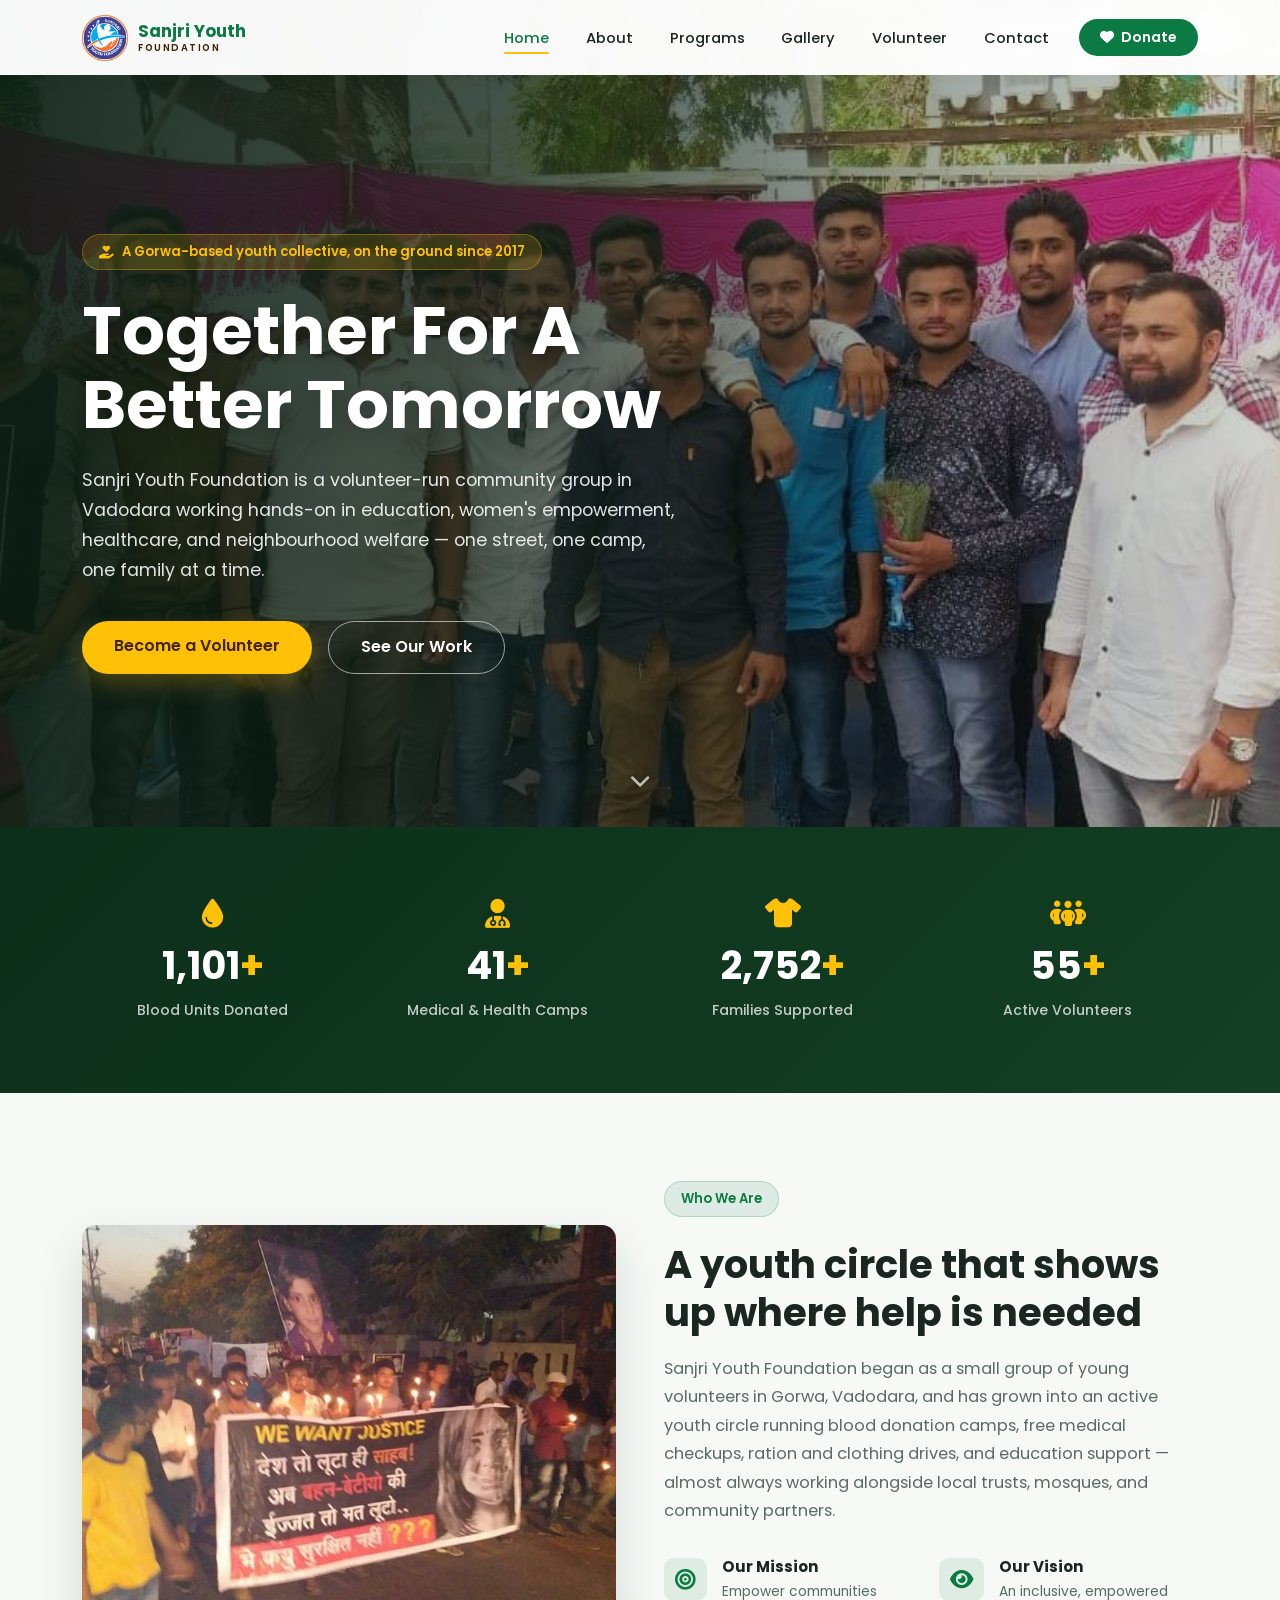
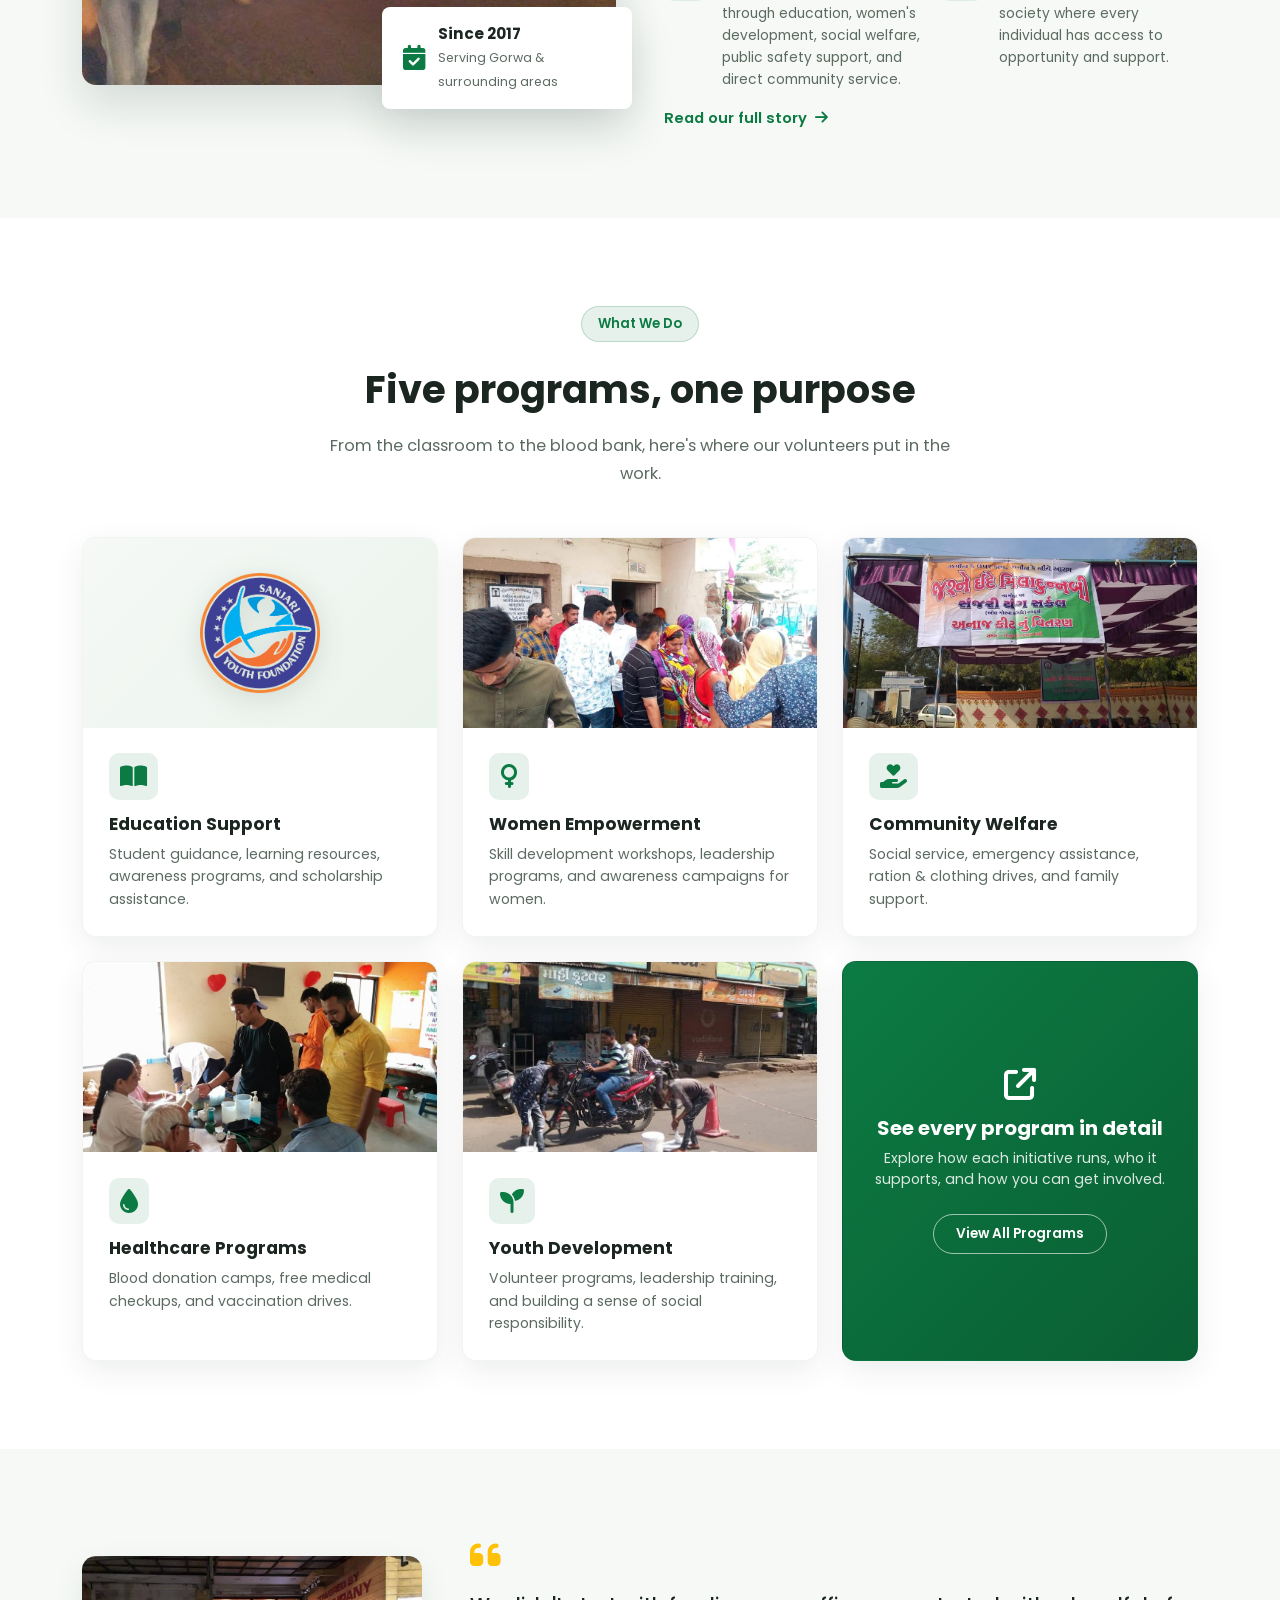
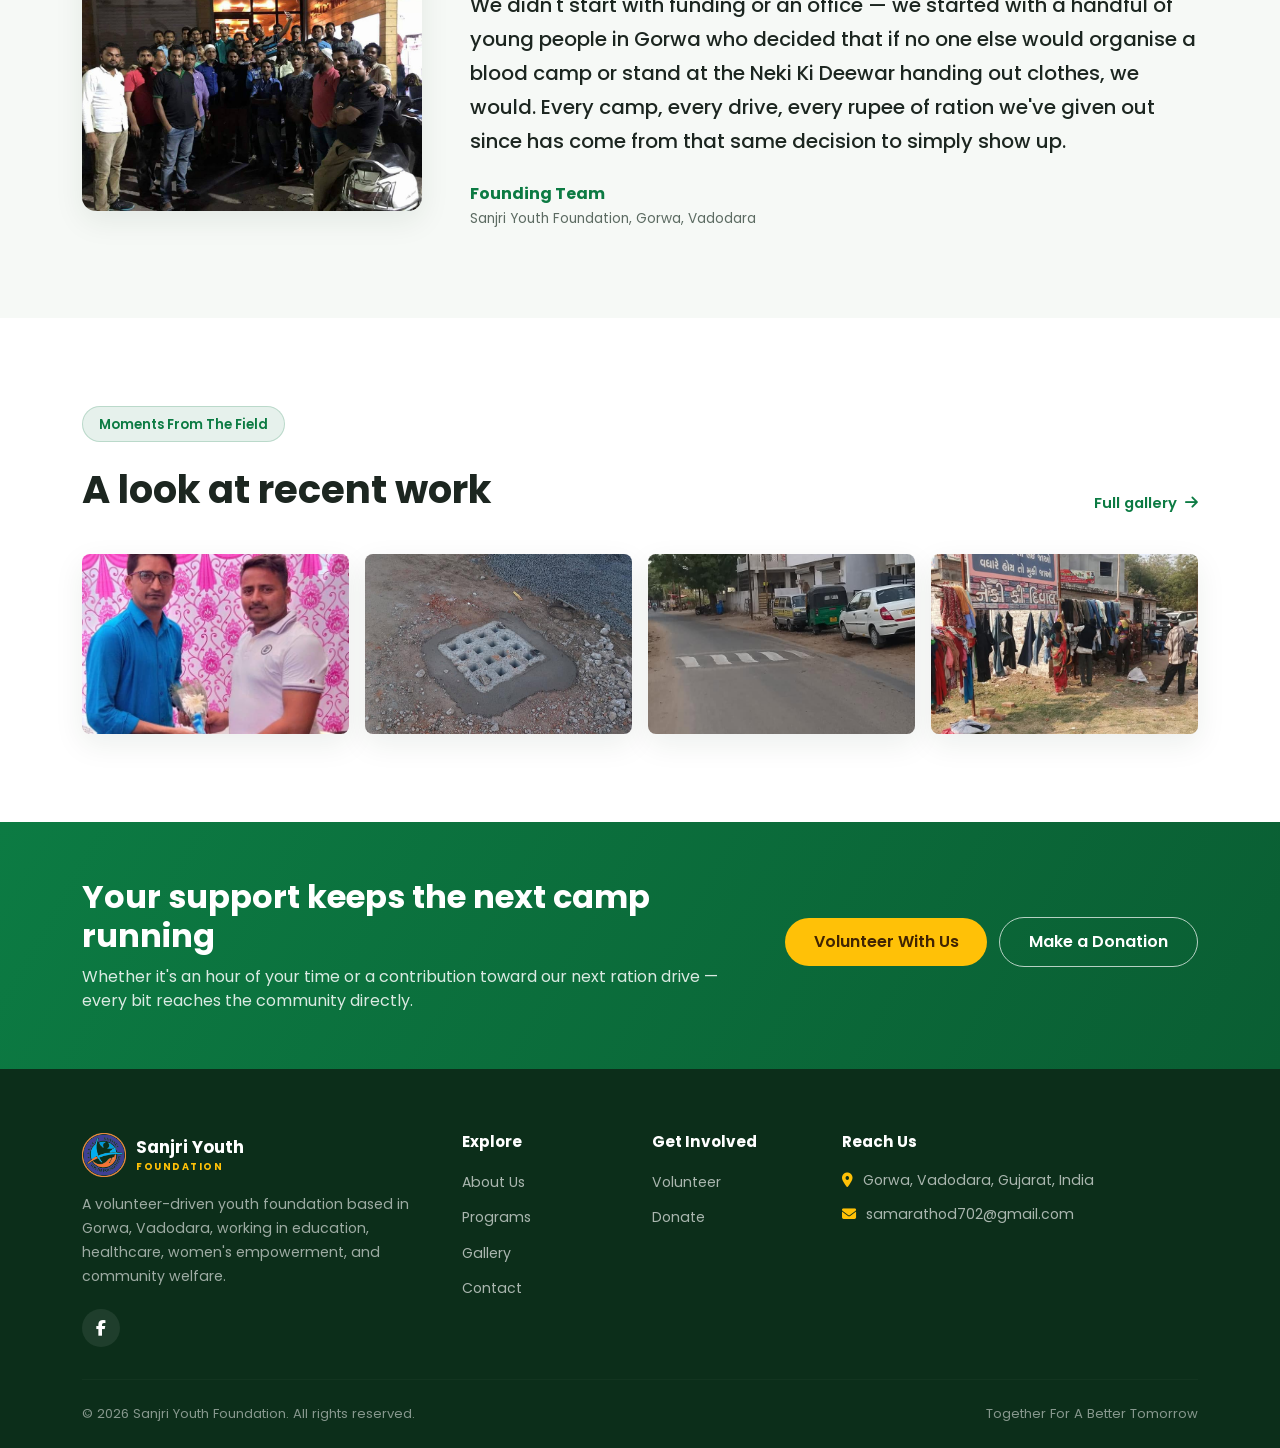
==== index.html @ cc1b140d "Add files via upload" ====
<!DOCTYPE html>
<html lang="en">
<head>
  <meta charset="UTF-8">
  <meta name="viewport" content="width=device-width, initial-scale=1.0">
  <title>Sanjri Youth Foundation | Together For A Better Tomorrow</title>
  <meta name="description" content="Sanjri Youth Foundation is a Vadodara-based youth volunteer group working on education, women's empowerment, healthcare camps, and community welfare across Gorwa.">

  <!-- Google Fonts: Poppins -->
  <link rel="preconnect" href="https://fonts.googleapis.com">
  <link rel="preconnect" href="https://fonts.gstatic.com" crossorigin>
  <link href="https://fonts.googleapis.com/css2?family=Poppins:ital,wght@0,300;0,400;0,500;0,600;0,700;0,800;1,400&display=swap" rel="stylesheet">

  <!-- Bootstrap 5 -->
  <link href="https://cdnjs.cloudflare.com/ajax/libs/bootstrap/5.3.3/css/bootstrap.min.css" rel="stylesheet">

  <!-- Font Awesome -->
  <link rel="stylesheet" href="https://cdnjs.cloudflare.com/ajax/libs/font-awesome/6.5.1/css/all.min.css">

  <!-- Custom CSS -->
  <link rel="stylesheet" href="css/style.css">
</head>
<body>

  <!-- ===== NAVBAR ===== -->
  <nav class="navbar navbar-expand-lg navbar-light fixed-top syf-navbar" id="mainNav">
    <div class="container">
      <a class="navbar-brand syf-brand" href="index.html">
        <img src="images/logo.png" alt="Sanjri Youth Foundation logo" class="syf-logo">
        <span class="syf-brand-text">
          Sanjri Youth<br><small>FOUNDATION</small>
        </span>
      </a>
      <button class="navbar-toggler" type="button" data-bs-toggle="collapse" data-bs-target="#syfNav" aria-controls="syfNav" aria-expanded="false" aria-label="Toggle navigation">
        <span class="navbar-toggler-icon"></span>
      </button>
      <div class="collapse navbar-collapse" id="syfNav">
        <ul class="navbar-nav ms-auto align-items-lg-center gap-lg-2">
          <li class="nav-item"><a class="nav-link active" href="index.html">Home</a></li>
          <li class="nav-item"><a class="nav-link" href="about.html">About</a></li>
          <li class="nav-item"><a class="nav-link" href="programs.html">Programs</a></li>
          <li class="nav-item"><a class="nav-link" href="gallery.html">Gallery</a></li>
          <li class="nav-item"><a class="nav-link" href="volunteer.html">Volunteer</a></li>
          <li class="nav-item"><a class="nav-link" href="contact.html">Contact</a></li>
          <li class="nav-item ms-lg-2">
            <a class="btn syf-btn-donate" href="donate.html"><i class="fa-solid fa-heart me-1"></i> Donate</a>
          </li>
        </ul>
      </div>
    </div>
  </nav>

  <!-- ===== HERO ===== -->
  <header class="syf-hero">
    <div class="syf-hero-bg" style="background-image: url('images/hero.jpg');"></div>
    <div class="syf-hero-overlay"></div>
    <div class="container syf-hero-content">
      <div class="row align-items-center">
        <div class="col-lg-8 syf-fade-up">
          <span class="syf-eyebrow"><i class="fa-solid fa-hand-holding-heart me-2"></i>A Gorwa-based youth collective, on the ground since 2017</span>
          <h1 class="syf-hero-title">Together For A<br>Better Tomorrow</h1>
          <p class="syf-hero-text">Sanjri Youth Foundation is a volunteer-run community group in Vadodara working hands-on in education, women's empowerment, healthcare, and neighbourhood welfare &mdash; one street, one camp, one family at a time.</p>
          <div class="syf-hero-actions">
            <a href="volunteer.html" class="btn syf-btn-primary">Become a Volunteer</a>
            <a href="programs.html" class="btn syf-btn-outline">See Our Work</a>
          </div>
        </div>
      </div>
    </div>
    <a href="#syfStats" class="syf-scroll-cue" aria-label="Scroll down">
      <i class="fa-solid fa-chevron-down"></i>
    </a>
  </header>

  <!-- ===== IMPACT COUNTERS ===== -->
  <section class="syf-stats" id="syfStats">
    <div class="container">
      <div class="row g-4 text-center">
        <div class="col-6 col-md-3">
          <div class="syf-stat-card">
            <i class="fa-solid fa-droplet syf-stat-icon"></i>
            <span class="syf-counter" data-target="1200">0</span><span class="syf-stat-suffix">+</span>
            <p class="syf-stat-label">Blood Units Donated</p>
          </div>
        </div>
        <div class="col-6 col-md-3">
          <div class="syf-stat-card">
            <i class="fa-solid fa-user-doctor syf-stat-icon"></i>
            <span class="syf-counter" data-target="45">0</span><span class="syf-stat-suffix">+</span>
            <p class="syf-stat-label">Medical &amp; Health Camps</p>
          </div>
        </div>
        <div class="col-6 col-md-3">
          <div class="syf-stat-card">
            <i class="fa-solid fa-shirt syf-stat-icon"></i>
            <span class="syf-counter" data-target="3000">0</span><span class="syf-stat-suffix">+</span>
            <p class="syf-stat-label">Families Supported</p>
          </div>
        </div>
        <div class="col-6 col-md-3">
          <div class="syf-stat-card">
            <i class="fa-solid fa-people-group syf-stat-icon"></i>
            <span class="syf-counter" data-target="60">0</span><span class="syf-stat-suffix">+</span>
            <p class="syf-stat-label">Active Volunteers</p>
          </div>
        </div>
      </div>
    </div>
  </section>

  <!-- ===== ABOUT SNAPSHOT ===== -->
  <section class="syf-section syf-about-snap">
    <div class="container">
      <div class="row align-items-center g-5">
        <div class="col-lg-6 syf-reveal">
          <div class="syf-about-img-wrap">
            <img src="images/about.jpg" alt="Sanjri Youth Foundation volunteers organising a relief distribution" class="img-fluid syf-about-img">
            <div class="syf-about-badge">
              <i class="fa-solid fa-calendar-check"></i>
              <div>
                <strong>Since 2017</strong>
                <span>Serving Gorwa &amp; surrounding areas</span>
              </div>
            </div>
          </div>
        </div>
        <div class="col-lg-6 syf-reveal">
          <span class="syf-eyebrow syf-eyebrow-dark">Who We Are</span>
          <h2 class="syf-section-title">A youth circle that shows up where help is needed</h2>
          <p class="syf-section-text">Sanjri Youth Foundation began as a small group of young volunteers in Gorwa, Vadodara, and has grown into an active youth circle running blood donation camps, free medical checkups, ration and clothing drives, and education support &mdash; almost always working alongside local trusts, mosques, and community partners.</p>
          <div class="row g-3 mt-2">
            <div class="col-sm-6">
              <div class="syf-mini-point">
                <i class="fa-solid fa-bullseye"></i>
                <div>
                  <h6>Our Mission</h6>
                  <p>Empower communities through education, women's development, social welfare, public safety support, and direct community service.</p>
                </div>
              </div>
            </div>
            <div class="col-sm-6">
              <div class="syf-mini-point">
                <i class="fa-solid fa-eye"></i>
                <div>
                  <h6>Our Vision</h6>
                  <p>An inclusive, empowered society where every individual has access to opportunity and support.</p>
                </div>
              </div>
            </div>
          </div>
          <a href="about.html" class="syf-link-arrow mt-3">Read our full story <i class="fa-solid fa-arrow-right"></i></a>
        </div>
      </div>
    </div>
  </section>

  <!-- ===== PROGRAMS PREVIEW ===== -->
  <section class="syf-section syf-programs-preview">
    <div class="container">
      <div class="text-center syf-reveal">
        <span class="syf-eyebrow syf-eyebrow-dark">What We Do</span>
        <h2 class="syf-section-title">Five programs, one purpose</h2>
        <p class="syf-section-text syf-mx-auto">From the classroom to the blood bank, here's where our volunteers put in the work.</p>
      </div>
      <div class="row g-4 mt-4">
        <div class="col-md-6 col-lg-4 syf-reveal">
          <div class="syf-program-card">
            <div class="syf-program-img syf-program-img-badge">
              <img src="images/logo.png" alt="Sanjri Youth Foundation badge" class="syf-program-badge-logo">
            </div>
            <div class="syf-program-body">
              <i class="fa-solid fa-book-open syf-program-icon"></i>
              <h5>Education Support</h5>
              <p>Student guidance, learning resources, awareness programs, and scholarship assistance.</p>
            </div>
          </div>
        </div>
        <div class="col-md-6 col-lg-4 syf-reveal">
          <div class="syf-program-card">
            <div class="syf-program-img" style="background-image:url('images/gallery3.jpg');"></div>
            <div class="syf-program-body">
              <i class="fa-solid fa-venus syf-program-icon"></i>
              <h5>Women Empowerment</h5>
              <p>Skill development workshops, leadership programs, and awareness campaigns for women.</p>
            </div>
          </div>
        </div>
        <div class="col-md-6 col-lg-4 syf-reveal">
          <div class="syf-program-card">
            <div class="syf-program-img" style="background-image:url('images/program-rations1.jpg');"></div>
            <div class="syf-program-body">
              <i class="fa-solid fa-hand-holding-heart syf-program-icon"></i>
              <h5>Community Welfare</h5>
              <p>Social service, emergency assistance, ration &amp; clothing drives, and family support.</p>
            </div>
          </div>
        </div>
        <div class="col-md-6 col-lg-4 syf-reveal">
          <div class="syf-program-card">
            <div class="syf-program-img" style="background-image:url('images/program-bloodcamp1.jpg');"></div>
            <div class="syf-program-body">
              <i class="fa-solid fa-droplet syf-program-icon"></i>
              <h5>Healthcare Programs</h5>
              <p>Blood donation camps, free medical checkups, and vaccination drives.</p>
            </div>
          </div>
        </div>
        <div class="col-md-6 col-lg-4 syf-reveal">
          <div class="syf-program-card">
            <div class="syf-program-img" style="background-image:url('images/gallery6.jpg');"></div>
            <div class="syf-program-body">
              <i class="fa-solid fa-seedling syf-program-icon"></i>
              <h5>Youth Development</h5>
              <p>Volunteer programs, leadership training, and building a sense of social responsibility.</p>
            </div>
          </div>
        </div>
        <div class="col-md-6 col-lg-4 syf-reveal">
          <div class="syf-program-card syf-program-card-cta">
            <div class="syf-program-cta-body">
              <i class="fa-solid fa-arrow-up-right-from-square mb-3" style="font-size:2rem;"></i>
              <h5>See every program in detail</h5>
              <p>Explore how each initiative runs, who it supports, and how you can get involved.</p>
              <a href="programs.html" class="btn syf-btn-light-outline mt-2">View All Programs</a>
            </div>
          </div>
        </div>
      </div>
    </div>
  </section>

  <!-- ===== FOUNDER / QUOTE ===== -->
  <section class="syf-section syf-founder">
    <div class="container">
      <div class="row align-items-center g-5">
        <div class="col-lg-4 syf-reveal">
          <img src="images/founder.jpg" alt="Founding members of Sanjri Youth Foundation" class="img-fluid syf-founder-img">
        </div>
        <div class="col-lg-8 syf-reveal">
          <i class="fa-solid fa-quote-left syf-quote-icon"></i>
          <p class="syf-quote-text">We didn't start with funding or an office &mdash; we started with a handful of young people in Gorwa who decided that if no one else would organise a blood camp or stand at the Neki Ki Deewar handing out clothes, we would. Every camp, every drive, every rupee of ration we've given out since has come from that same decision to simply show up.</p>
          <div class="syf-quote-author">
            <strong>Founding Team</strong>
            <span>Sanjri Youth Foundation, Gorwa, Vadodara</span>
          </div>
        </div>
      </div>
    </div>
  </section>

  <!-- ===== GALLERY STRIP ===== -->
  <section class="syf-section syf-gallery-strip">
    <div class="container">
      <div class="d-flex justify-content-between align-items-end flex-wrap gap-3 syf-reveal">
        <div>
          <span class="syf-eyebrow syf-eyebrow-dark">Moments From The Field</span>
          <h2 class="syf-section-title mb-0">A look at recent work</h2>
        </div>
        <a href="gallery.html" class="syf-link-arrow">Full gallery <i class="fa-solid fa-arrow-right"></i></a>
      </div>
      <div class="row g-3 mt-4">
        <div class="col-6 col-md-3 syf-reveal">
          <a href="gallery.html" class="syf-strip-item"><img src="images/gallery1.jpg" alt="Volunteers at a community service activity"></a>
        </div>
        <div class="col-6 col-md-3 syf-reveal">
          <a href="gallery.html" class="syf-strip-item"><img src="images/program-medical1.jpg" alt="Free medical checkup camp"></a>
        </div>
        <div class="col-6 col-md-3 syf-reveal">
          <a href="gallery.html" class="syf-strip-item"><img src="images/gallery5.jpg" alt="Road safety marking initiative by volunteers"></a>
        </div>
        <div class="col-6 col-md-3 syf-reveal">
          <a href="gallery.html" class="syf-strip-item"><img src="images/program-clothing1.jpg" alt="Neki Ki Deewar clothing donation point"></a>
        </div>
      </div>
    </div>
  </section>

  <!-- ===== CALL TO ACTION ===== -->
  <section class="syf-cta">
    <div class="container">
      <div class="row align-items-center g-4">
        <div class="col-lg-7 syf-reveal">
          <h2>Your support keeps the next camp running</h2>
          <p>Whether it's an hour of your time or a contribution toward our next ration drive &mdash; every bit reaches the community directly.</p>
        </div>
        <div class="col-lg-5 text-lg-end syf-reveal">
          <a href="volunteer.html" class="btn syf-btn-light me-2 mb-2">Volunteer With Us</a>
          <a href="donate.html" class="btn syf-btn-outline-light mb-2">Make a Donation</a>
        </div>
      </div>
    </div>
  </section>

  <!-- ===== FOOTER ===== -->
  <footer class="syf-footer">
    <div class="container">
      <div class="row g-4">
        <div class="col-lg-4">
          <a href="index.html" class="syf-footer-brand">
            <img src="images/logo.png" alt="Sanjri Youth Foundation logo">
            <span>Sanjri Youth<br><small>FOUNDATION</small></span>
          </a>
          <p class="syf-footer-text">A volunteer-driven youth foundation based in Gorwa, Vadodara, working in education, healthcare, women's empowerment, and community welfare.</p>
          <div class="syf-social">
            <a href="https://www.facebook.com/share/17QJpF1PeW/?mibextid=wwXIfr" target="_blank" rel="noopener" aria-label="Facebook"><i class="fa-brands fa-facebook-f"></i></a>
          </div>
        </div>
        <div class="col-lg-2 col-md-4 col-6">
          <h6 class="syf-footer-heading">Explore</h6>
          <ul class="syf-footer-links">
            <li><a href="about.html">About Us</a></li>
            <li><a href="programs.html">Programs</a></li>
            <li><a href="gallery.html">Gallery</a></li>
            <li><a href="contact.html">Contact</a></li>
          </ul>
        </div>
        <div class="col-lg-2 col-md-4 col-6">
          <h6 class="syf-footer-heading">Get Involved</h6>
          <ul class="syf-footer-links">
            <li><a href="volunteer.html">Volunteer</a></li>
            <li><a href="donate.html">Donate</a></li>
          </ul>
        </div>
        <div class="col-lg-4 col-md-4">
          <h6 class="syf-footer-heading">Reach Us</h6>
          <ul class="syf-footer-contact">
            <li><i class="fa-solid fa-location-dot"></i> Gorwa, Vadodara, Gujarat, India</li>
            <li><i class="fa-solid fa-envelope"></i>samarathod702@gmail.com</li>
          </ul>
        </div>
      </div>
      <hr class="syf-footer-divider">
      <div class="d-flex flex-column flex-sm-row justify-content-between align-items-center gap-2">
        <p class="syf-footer-copy mb-0">&copy; <span id="syfYear"></span> Sanjri Youth Foundation. All rights reserved.</p>
        <p class="syf-footer-copy mb-0">Together For A Better Tomorrow</p>
      </div>
    </div>
  </footer>

  <!-- Scroll to top -->
  <button id="syfScrollTop" class="syf-scroll-top" aria-label="Scroll to top">
    <i class="fa-solid fa-arrow-up"></i>
  </button>

  <!-- Bootstrap JS -->
  <script src="https://cdnjs.cloudflare.com/ajax/libs/bootstrap/5.3.3/js/bootstrap.bundle.min.js"></script>
  <script src="js/script.js"></script>
</body>
</html>
---- css/style.css ----
/* ===================================================
   SANJRI YOUTH FOUNDATION — MAIN STYLESHEET
   =================================================== */

:root {
  --syf-primary: #0c7b43;
  --syf-primary-dark: #0a5e33;
  --syf-secondary: #198754;
  --syf-accent: #ffc107;
  --syf-accent-dark: #412402;
  --syf-dark: #0c2e1a;
  --syf-text: #1c2620;
  --syf-text-muted: #5c6b62;
  --syf-light-bg: #f6f9f6;
  --syf-radius: 14px;
  --syf-radius-sm: 8px;
  --syf-shadow: 0 10px 30px rgba(12, 46, 26, 0.08);
  --syf-shadow-lg: 0 20px 45px rgba(12, 46, 26, 0.14);
  --syf-transition: all 0.3s ease;
}

* {
  box-sizing: border-box;
}

html {
  scroll-behavior: smooth;
}

body {
  font-family: 'Poppins', sans-serif;
  color: var(--syf-text);
  background-color: #ffffff;
  overflow-x: hidden;
}

h1, h2, h3, h4, h5, h6 {
  font-family: 'Poppins', sans-serif;
  font-weight: 600;
  color: var(--syf-text);
}

a {
  text-decoration: none;
  color: inherit;
}

/* Custom scrollbar */
::-webkit-scrollbar {
  width: 10px;
}
::-webkit-scrollbar-track {
  background: var(--syf-light-bg);
}
::-webkit-scrollbar-thumb {
  background: var(--syf-primary);
  border-radius: 10px;
}
::-webkit-scrollbar-thumb:hover {
  background: var(--syf-primary-dark);
}

/* ===================== NAVBAR ===================== */
.syf-navbar {
  background-color: rgba(255, 255, 255, 0.97);
  backdrop-filter: blur(8px);
  padding: 0.6rem 0;
  transition: var(--syf-transition);
  box-shadow: 0 2px 18px rgba(12, 46, 26, 0.06);
}

.syf-navbar.syf-scrolled {
  padding: 0.35rem 0;
  box-shadow: 0 4px 22px rgba(12, 46, 26, 0.1);
}

.syf-brand {
  display: flex;
  align-items: center;
  gap: 10px;
}

.syf-logo {
  height: 46px;
  width: 46px;
  object-fit: contain;
  transition: var(--syf-transition);
}

.syf-navbar.syf-scrolled .syf-logo {
  height: 38px;
  width: 38px;
}

.syf-brand-text {
  font-weight: 700;
  font-size: 1.05rem;
  line-height: 1.15;
  color: var(--syf-primary);
}

.syf-brand-text small {
  font-size: 0.6rem;
  font-weight: 600;
  letter-spacing: 1.5px;
  color: var(--syf-accent-dark);
  display: block;
}

.navbar-nav .nav-link {
  font-weight: 500;
  font-size: 0.92rem;
  color: var(--syf-text) !important;
  padding: 0.5rem 0.9rem !important;
  position: relative;
  transition: var(--syf-transition);
}

.navbar-nav .nav-link:hover,
.navbar-nav .nav-link.active {
  color: var(--syf-primary) !important;
}

.navbar-nav .nav-link.active::after {
  content: '';
  position: absolute;
  bottom: 0.15rem;
  left: 0.9rem;
  right: 0.9rem;
  height: 2px;
  background: var(--syf-accent);
  border-radius: 2px;
}

.syf-btn-donate {
  background: var(--syf-primary);
  color: #fff !important;
  font-weight: 600;
  font-size: 0.88rem;
  padding: 0.5rem 1.3rem;
  border-radius: 50px;
  border: none;
  transition: var(--syf-transition);
}

.syf-btn-donate:hover {
  background: var(--syf-primary-dark);
  color: #fff !important;
  transform: translateY(-2px);
  box-shadow: 0 8px 18px rgba(12, 123, 67, 0.3);
}

/* ===================== HERO ===================== */
.syf-hero {
  position: relative;
  min-height: 92vh;
  display: flex;
  align-items: center;
  overflow: hidden;
}

.syf-hero-bg {
  position: absolute;
  inset: 0;
  background-size: cover;
  background-position: center;
  transform: scale(1.05);
  animation: syfHeroZoom 20s ease-in-out infinite alternate;
}

@keyframes syfHeroZoom {
  from { transform: scale(1.05); }
  to { transform: scale(1.15); }
}

.syf-hero-overlay {
  position: absolute;
  inset: 0;
  background: linear-gradient(100deg,
    rgba(8, 28, 16, 0.92) 0%,
    rgba(8, 28, 16, 0.75) 38%,
    rgba(8, 28, 16, 0.35) 70%,
    rgba(8, 28, 16, 0.15) 100%);
}

.syf-hero-content {
  position: relative;
  z-index: 2;
  padding-top: 5rem;
}

.syf-eyebrow {
  display: inline-flex;
  align-items: center;
  background: rgba(255, 193, 7, 0.15);
  color: var(--syf-accent);
  font-size: 0.82rem;
  font-weight: 600;
  padding: 0.45rem 1rem;
  border-radius: 50px;
  margin-bottom: 1.5rem;
  border: 1px solid rgba(255, 193, 7, 0.3);
}

.syf-eyebrow-dark {
  background: rgba(12, 123, 67, 0.1);
  color: var(--syf-primary);
  border: 1px solid rgba(12, 123, 67, 0.2);
}

.syf-hero-title {
  color: #fff;
  font-size: clamp(2.4rem, 5.5vw, 4.2rem);
  font-weight: 700;
  line-height: 1.1;
  margin-bottom: 1.5rem;
  text-shadow: 0 4px 25px rgba(0,0,0,0.25);
}

.syf-hero-text {
  color: rgba(255, 255, 255, 0.88);
  font-size: 1.1rem;
  line-height: 1.7;
  max-width: 600px;
  margin-bottom: 2.2rem;
}

.syf-hero-actions {
  display: flex;
  gap: 1rem;
  flex-wrap: wrap;
}

.syf-btn-primary {
  background: var(--syf-accent);
  color: var(--syf-accent-dark);
  font-weight: 600;
  padding: 0.85rem 2rem;
  border-radius: 50px;
  border: none;
  transition: var(--syf-transition);
  box-shadow: 0 10px 25px rgba(255, 193, 7, 0.25);
}

.syf-btn-primary:hover {
  transform: translateY(-3px);
  box-shadow: 0 14px 30px rgba(255, 193, 7, 0.35);
  color: var(--syf-accent-dark);
}

.syf-btn-outline {
  background: transparent;
  color: #fff;
  font-weight: 600;
  padding: 0.85rem 2rem;
  border-radius: 50px;
  border: 1.5px solid rgba(255,255,255,0.6);
  transition: var(--syf-transition);
}

.syf-btn-outline:hover {
  background: rgba(255,255,255,0.12);
  border-color: #fff;
  color: #fff;
  transform: translateY(-3px);
}

.syf-scroll-cue {
  position: absolute;
  bottom: 2rem;
  left: 50%;
  transform: translateX(-50%);
  z-index: 2;
  color: rgba(255,255,255,0.7);
  font-size: 1.3rem;
  animation: syfBounce 2s infinite;
}

@keyframes syfBounce {
  0%, 100% { transform: translate(-50%, 0); }
  50% { transform: translate(-50%, 10px); }
}

/* ===================== STATS ===================== */
.syf-stats {
  background: linear-gradient(135deg, var(--syf-dark) 0%, #134024 100%);
  padding: 3.5rem 0;
  position: relative;
  margin-top: -1px;
}

.syf-stat-card {
  padding: 1rem;
}

.syf-stat-icon {
  font-size: 1.8rem;
  color: var(--syf-accent);
  margin-bottom: 0.6rem;
  display: block;
}

.syf-counter, .syf-stat-suffix {
  font-size: 2.4rem;
  font-weight: 700;
  color: #fff;
}

.syf-stat-suffix {
  color: var(--syf-accent);
}

.syf-stat-label {
  color: rgba(255,255,255,0.75);
  font-size: 0.88rem;
  font-weight: 500;
  margin-top: 0.3rem;
  margin-bottom: 0;
}

/* ===================== SECTIONS GENERAL ===================== */
.syf-section {
  padding: 5.5rem 0;
}

.syf-section-title {
  font-size: clamp(1.7rem, 3vw, 2.4rem);
  font-weight: 700;
  margin-bottom: 1.1rem;
  line-height: 1.25;
}

.syf-section-text {
  color: var(--syf-text-muted);
  font-size: 1.02rem;
  line-height: 1.75;
}

.syf-mx-auto {
  max-width: 620px;
  margin-left: auto;
  margin-right: auto;
}

/* ===================== ABOUT SNAPSHOT ===================== */
.syf-about-snap {
  background: var(--syf-light-bg);
}

.syf-about-img-wrap {
  position: relative;
}

.syf-about-img {
  border-radius: var(--syf-radius);
  box-shadow: var(--syf-shadow-lg);
  width: 100%;
  height: 460px;
  object-fit: cover;
}

.syf-about-badge {
  position: absolute;
  bottom: -1.5rem;
  right: -1rem;
  background: #fff;
  border-radius: var(--syf-radius-sm);
  padding: 1rem 1.3rem;
  box-shadow: var(--syf-shadow-lg);
  display: flex;
  align-items: center;
  gap: 0.8rem;
  max-width: 250px;
}

.syf-about-badge i {
  font-size: 1.6rem;
  color: var(--syf-primary);
}

.syf-about-badge strong {
  display: block;
  font-size: 0.95rem;
  color: var(--syf-text);
}

.syf-about-badge span {
  font-size: 0.78rem;
  color: var(--syf-text-muted);
}

.syf-mini-point {
  display: flex;
  gap: 0.9rem;
  align-items: flex-start;
}

.syf-mini-point i {
  font-size: 1.3rem;
  color: var(--syf-primary);
  background: rgba(12, 123, 67, 0.1);
  padding: 0.7rem;
  border-radius: 10px;
  flex-shrink: 0;
}

.syf-mini-point h6 {
  font-weight: 700;
  font-size: 0.95rem;
  margin-bottom: 0.3rem;
}

.syf-mini-point p {
  font-size: 0.86rem;
  color: var(--syf-text-muted);
  line-height: 1.6;
  margin-bottom: 0;
}

/* ===================== ABOUT PAGE: MISSION/VISION & VALUES ===================== */
.syf-mv-card {
  background: #fff;
  border-radius: var(--syf-radius);
  padding: 2.2rem;
  height: 100%;
  box-shadow: var(--syf-shadow);
  border: 1px solid rgba(12, 46, 26, 0.05);
}

.syf-mv-icon {
  font-size: 1.8rem;
  color: var(--syf-primary);
  background: rgba(12, 123, 67, 0.1);
  padding: 0.9rem;
  border-radius: 12px;
  margin-bottom: 1.2rem;
  display: inline-block;
}

.syf-mv-card h3 {
  font-weight: 700;
  font-size: 1.3rem;
  margin-bottom: 0.8rem;
}

.syf-mv-card p {
  color: var(--syf-text-muted);
  font-size: 0.95rem;
  line-height: 1.75;
  margin-bottom: 0;
}

.syf-value-card {
  background: #fff;
  border-radius: var(--syf-radius);
  padding: 1.8rem 1.5rem;
  height: 100%;
  text-align: center;
  border: 1px solid rgba(12, 46, 26, 0.06);
  transition: var(--syf-transition);
}

.syf-value-card:hover {
  transform: translateY(-6px);
  box-shadow: var(--syf-shadow);
  border-color: transparent;
}

.syf-value-card i {
  font-size: 1.6rem;
  color: var(--syf-primary);
  background: rgba(255, 193, 7, 0.15);
  width: 60px;
  height: 60px;
  border-radius: 50%;
  display: flex;
  align-items: center;
  justify-content: center;
  margin: 0 auto 1.1rem;
}

.syf-value-card h6 {
  font-weight: 700;
  font-size: 0.98rem;
  margin-bottom: 0.6rem;
}

.syf-value-card p {
  font-size: 0.85rem;
  color: var(--syf-text-muted);
  line-height: 1.65;
  margin-bottom: 0;
}

.syf-team-img {
  border-radius: var(--syf-radius);
  box-shadow: var(--syf-shadow-lg);
  width: 100%;
  height: 420px;
  object-fit: cover;
}

/* ===================== PROGRAMS PAGE ===================== */
.syf-program-tag {
  display: inline-flex;
  align-items: center;
  gap: 0.5rem;
  background: rgba(255, 193, 7, 0.15);
  color: var(--syf-accent-dark);
  font-weight: 600;
  font-size: 0.85rem;
  padding: 0.45rem 1.1rem;
  border-radius: 50px;
  margin-bottom: 1.2rem;
}

.syf-program-tag i {
  color: var(--syf-primary);
}

.syf-program-detail-img {
  border-radius: var(--syf-radius);
  box-shadow: var(--syf-shadow-lg);
  width: 100%;
  height: 420px;
  object-fit: cover;
}

.syf-program-detail-badge {
  background: linear-gradient(135deg, var(--syf-light-bg) 0%, #eaf3ec 100%);
  border-radius: var(--syf-radius);
  display: flex;
  align-items: center;
  justify-content: center;
  height: 420px;
  box-shadow: var(--syf-shadow);
}

.syf-program-detail-badge img {
  height: 220px;
  width: 220px;
  object-fit: contain;
  filter: drop-shadow(0 10px 20px rgba(12, 46, 26, 0.15));
}

.syf-program-list {
  list-style: none;
  padding: 0;
  margin: 1.6rem 0 0;
}

.syf-program-list li {
  display: flex;
  align-items: flex-start;
  gap: 0.7rem;
  font-size: 0.95rem;
  color: var(--syf-text);
  margin-bottom: 0.8rem;
  line-height: 1.5;
}

.syf-program-list i {
  color: var(--syf-primary);
  background: rgba(12, 123, 67, 0.1);
  width: 22px;
  height: 22px;
  border-radius: 50%;
  display: flex;
  align-items: center;
  justify-content: center;
  font-size: 0.7rem;
  flex-shrink: 0;
  margin-top: 0.15rem;
}

.syf-program-thumb {
  border-radius: var(--syf-radius-sm);
  width: 100%;
  height: 140px;
  object-fit: cover;
  box-shadow: var(--syf-shadow);
  transition: var(--syf-transition);
}

.syf-program-thumb:hover {
  transform: translateY(-5px);
  box-shadow: var(--syf-shadow-lg);
}

/* ===================== GALLERY PAGE ===================== */
.syf-gallery-section {
  padding-top: 3.5rem;
}

.syf-filter-bar {
  display: flex;
  flex-wrap: wrap;
  justify-content: center;
  gap: 0.6rem;
  margin-bottom: 2.5rem;
}

.syf-filter-btn {
  background: #fff;
  border: 1.5px solid rgba(12, 46, 26, 0.12);
  color: var(--syf-text-muted);
  font-weight: 600;
  font-size: 0.86rem;
  padding: 0.55rem 1.3rem;
  border-radius: 50px;
  transition: var(--syf-transition);
  cursor: pointer;
}

.syf-filter-btn:hover {
  border-color: var(--syf-primary);
  color: var(--syf-primary);
}

.syf-filter-btn.active {
  background: var(--syf-primary);
  border-color: var(--syf-primary);
  color: #fff;
}

.syf-gallery-item {
  transition: var(--syf-transition);
}

.syf-gallery-link {
  display: block;
  position: relative;
  border-radius: var(--syf-radius-sm);
  overflow: hidden;
  box-shadow: var(--syf-shadow);
  cursor: pointer;
}

.syf-gallery-img {
  width: 100%;
  height: 220px;
  object-fit: cover;
  display: block;
  transition: var(--syf-transition);
}

.syf-gallery-link:hover .syf-gallery-img {
  transform: scale(1.08);
}

.syf-gallery-link::after {
  content: '\f00e';
  font-family: 'Font Awesome 6 Free';
  font-weight: 900;
  position: absolute;
  inset: 0;
  display: flex;
  align-items: center;
  justify-content: center;
  background: rgba(12, 46, 26, 0);
  color: transparent;
  font-size: 1.3rem;
  transition: var(--syf-transition);
}

.syf-gallery-link:hover::after {
  background: rgba(12, 46, 26, 0.45);
  color: #fff;
}

.syf-no-results {
  color: var(--syf-text-muted);
}

/* ===================== LIGHTBOX ===================== */
.syf-lightbox {
  position: fixed;
  inset: 0;
  background: rgba(8, 20, 12, 0.94);
  z-index: 1100;
  display: flex;
  align-items: center;
  justify-content: center;
  opacity: 0;
  visibility: hidden;
  transition: opacity 0.3s ease, visibility 0.3s ease;
  padding: 2rem;
}

.syf-lightbox.syf-lightbox-open {
  opacity: 1;
  visibility: visible;
}

.syf-lightbox-content {
  max-width: 900px;
  max-height: 85vh;
  text-align: center;
}

.syf-lightbox-content img {
  max-width: 100%;
  max-height: 75vh;
  object-fit: contain;
  border-radius: var(--syf-radius-sm);
  box-shadow: 0 20px 60px rgba(0,0,0,0.5);
}

.syf-lightbox-content p {
  color: rgba(255,255,255,0.85);
  font-size: 0.95rem;
  margin-top: 1rem;
}

.syf-lightbox-close {
  position: absolute;
  top: 1.5rem;
  right: 1.5rem;
  background: rgba(255,255,255,0.1);
  border: none;
  color: #fff;
  width: 44px;
  height: 44px;
  border-radius: 50%;
  font-size: 1.1rem;
  cursor: pointer;
  transition: var(--syf-transition);
}

.syf-lightbox-close:hover {
  background: var(--syf-accent);
  color: var(--syf-accent-dark);
}

.syf-lightbox-nav {
  position: absolute;
  top: 50%;
  transform: translateY(-50%);
  background: rgba(255,255,255,0.1);
  border: none;
  color: #fff;
  width: 50px;
  height: 50px;
  border-radius: 50%;
  font-size: 1.2rem;
  cursor: pointer;
  transition: var(--syf-transition);
}

.syf-lightbox-nav:hover {
  background: var(--syf-accent);
  color: var(--syf-accent-dark);
}

.syf-lightbox-prev {
  left: 1.5rem;
}

.syf-lightbox-next {
  right: 1.5rem;
}

@media (max-width: 575.98px) {
  .syf-gallery-img {
    height: 150px;
  }
  .syf-lightbox-nav {
    width: 40px;
    height: 40px;
    font-size: 1rem;
  }
  .syf-lightbox-prev { left: 0.5rem; }
  .syf-lightbox-next { right: 0.5rem; }
  .syf-lightbox-close {
    top: 0.8rem;
    right: 0.8rem;
    width: 38px;
    height: 38px;
  }
}

/* ===================== STEP CARDS (Volunteer "How It Works") ===================== */
.syf-step-card {
  background: #fff;
  border-radius: var(--syf-radius);
  padding: 2rem 1.6rem;
  height: 100%;
  text-align: center;
  box-shadow: var(--syf-shadow);
  position: relative;
}

.syf-step-num {
  display: inline-flex;
  align-items: center;
  justify-content: center;
  width: 52px;
  height: 52px;
  border-radius: 50%;
  background: var(--syf-primary);
  color: #fff;
  font-weight: 700;
  font-size: 1.05rem;
  margin-bottom: 1.2rem;
}

.syf-step-card h6 {
  font-weight: 700;
  font-size: 1.02rem;
  margin-bottom: 0.6rem;
}

.syf-step-card p {
  font-size: 0.88rem;
  color: var(--syf-text-muted);
  line-height: 1.6;
  margin-bottom: 0;
}

/* ===================== FORMS (shared: volunteer, donate, contact) ===================== */
.syf-form-card {
  background: #fff;
  border-radius: var(--syf-radius);
  padding: 2.8rem;
  box-shadow: var(--syf-shadow-lg);
  border: 1px solid rgba(12, 46, 26, 0.05);
}

.syf-form-label {
  font-weight: 600;
  font-size: 0.9rem;
  color: var(--syf-text);
  margin-bottom: 0.5rem;
  display: block;
}

.syf-form-label span {
  color: #d9534f;
}

.syf-form-control {
  border: 1.5px solid rgba(12, 46, 26, 0.12);
  border-radius: 10px;
  padding: 0.7rem 1rem;
  font-size: 0.92rem;
  font-family: 'Poppins', sans-serif;
  transition: var(--syf-transition);
}

.syf-form-control:focus {
  border-color: var(--syf-primary);
  box-shadow: 0 0 0 3px rgba(12, 123, 67, 0.12);
  outline: none;
}

.syf-form-feedback {
  display: none;
  font-size: 0.8rem;
  color: #d9534f;
  margin-top: 0.4rem;
}

.syf-form-validated .syf-form-control:invalid ~ .syf-form-feedback {
  display: block;
}

.syf-form-validated .syf-form-control:invalid {
  border-color: #d9534f;
}

.syf-form-validated .syf-form-control:valid {
  border-color: var(--syf-secondary);
}

.syf-form-check {
  display: flex;
  align-items: flex-start;
  gap: 0.6rem;
  flex-wrap: wrap;
  background: var(--syf-light-bg);
  padding: 1rem 1.2rem;
  border-radius: 10px;
}

.syf-form-check .form-check-input {
  margin-top: 0.25rem;
  flex-shrink: 0;
}

.syf-form-check label {
  font-size: 0.86rem;
  color: var(--syf-text-muted);
  line-height: 1.5;
}

.syf-form-check label span {
  color: #d9534f;
}

.syf-form-validated .syf-form-check .form-check-input:invalid ~ .syf-form-feedback {
  display: block;
}

.syf-btn-form {
  padding: 0.9rem 2.6rem;
  font-size: 1rem;
}

.syf-alert-success {
  display: none;
  align-items: flex-start;
  gap: 0.9rem;
  background: rgba(25, 135, 84, 0.1);
  border: 1.5px solid rgba(25, 135, 84, 0.3);
  border-radius: 12px;
  padding: 1.1rem 1.3rem;
  margin-bottom: 1.8rem;
  position: relative;
}

.syf-alert-success.syf-alert-visible {
  display: flex;
}

.syf-alert-success i {
  color: var(--syf-secondary);
  font-size: 1.4rem;
  margin-top: 0.1rem;
}

.syf-alert-success strong {
  display: block;
  color: var(--syf-primary-dark);
  font-size: 0.95rem;
  margin-bottom: 0.2rem;
}

.syf-alert-success span {
  font-size: 0.85rem;
  color: var(--syf-text-muted);
}

.syf-alert-close {
  position: absolute;
  top: 0.8rem;
  right: 0.9rem;
  background: none;
  border: none;
  color: var(--syf-text-muted);
  font-size: 0.9rem;
  cursor: pointer;
}

@media (max-width: 575.98px) {
  .syf-form-card {
    padding: 1.8rem 1.3rem;
  }
}

/* ===================== DONATE PAGE ===================== */
.syf-donate-use-card {
  background: #fff;
  border-radius: var(--syf-radius);
  padding: 1.8rem 1.5rem;
  height: 100%;
  text-align: center;
  box-shadow: var(--syf-shadow);
  transition: var(--syf-transition);
}

.syf-donate-use-card:hover {
  transform: translateY(-6px);
  box-shadow: var(--syf-shadow-lg);
}

.syf-donate-use-card i {
  font-size: 1.6rem;
  color: var(--syf-primary);
  background: rgba(12, 123, 67, 0.1);
  width: 60px;
  height: 60px;
  border-radius: 50%;
  display: flex;
  align-items: center;
  justify-content: center;
  margin: 0 auto 1.1rem;
}

.syf-donate-use-card h6 {
  font-weight: 700;
  font-size: 0.98rem;
  margin-bottom: 0.6rem;
}

.syf-donate-use-card p {
  font-size: 0.85rem;
  color: var(--syf-text-muted);
  line-height: 1.65;
  margin-bottom: 0;
}

.syf-amount-grid {
  display: grid;
  grid-template-columns: repeat(4, 1fr);
  gap: 0.7rem;
}

.syf-amount-btn {
  background: var(--syf-light-bg);
  border: 1.5px solid rgba(12, 46, 26, 0.1);
  color: var(--syf-text);
  font-weight: 700;
  font-size: 1rem;
  padding: 0.8rem 0.5rem;
  border-radius: 10px;
  cursor: pointer;
  transition: var(--syf-transition);
}

.syf-amount-btn:hover {
  border-color: var(--syf-primary);
  color: var(--syf-primary);
}

.syf-amount-btn.active {
  background: var(--syf-primary);
  border-color: var(--syf-primary);
  color: #fff;
}

.syf-form-note {
  font-size: 0.8rem;
  color: var(--syf-text-muted);
  margin-top: 1rem;
  margin-bottom: 0;
  line-height: 1.6;
}

@media (max-width: 575.98px) {
  .syf-amount-grid {
    grid-template-columns: repeat(2, 1fr);
  }
}

/* ===================== CONTACT PAGE ===================== */
.syf-contact-card {
  display: flex;
  gap: 1.1rem;
  align-items: flex-start;
  margin-bottom: 1.5rem;
}

.syf-contact-card i {
  font-size: 1.3rem;
  color: var(--syf-primary);
  background: rgba(12, 123, 67, 0.1);
  width: 52px;
  height: 52px;
  border-radius: 12px;
  display: flex;
  align-items: center;
  justify-content: center;
  flex-shrink: 0;
}

.syf-contact-card h6 {
  font-weight: 700;
  font-size: 0.98rem;
  margin-bottom: 0.4rem;
}

.syf-contact-card p {
  font-size: 0.88rem;
  color: var(--syf-text-muted);
  line-height: 1.6;
  margin-bottom: 0;
}

.syf-contact-social {
  display: flex;
  align-items: center;
  gap: 1rem;
  margin-top: 1.5rem;
}

.syf-contact-social span {
  font-size: 0.88rem;
  font-weight: 600;
  color: var(--syf-text);
}

.syf-contact-social .syf-social a {
  background: rgba(12, 123, 67, 0.1);
  color: var(--syf-primary);
}

.syf-contact-social .syf-social a:hover {
  background: var(--syf-accent);
  color: var(--syf-accent-dark);
}

.syf-map-section {
  width: 100%;
  height: 420px;
  line-height: 0;
}

@media (max-width: 767.98px) {
  .syf-map-section {
    height: 320px;
  }
}




.syf-link-arrow {
  display: inline-flex;
  align-items: center;
  gap: 0.5rem;
  color: var(--syf-primary);
  font-weight: 600;
  font-size: 0.92rem;
  transition: var(--syf-transition);
}

.syf-link-arrow i {
  transition: var(--syf-transition);
}

.syf-link-arrow:hover {
  color: var(--syf-primary-dark);
  gap: 0.8rem;
}

.syf-link-arrow:hover i {
  transform: translateX(3px);
}

/* ===================== PROGRAMS PREVIEW ===================== */
.syf-program-card {
  background: #fff;
  border-radius: var(--syf-radius);
  overflow: hidden;
  box-shadow: var(--syf-shadow);
  transition: var(--syf-transition);
  height: 100%;
  border: 1px solid rgba(12, 46, 26, 0.05);
}

.syf-program-card:hover {
  transform: translateY(-8px);
  box-shadow: var(--syf-shadow-lg);
}

.syf-program-img {
  height: 190px;
  background-size: cover;
  background-position: center;
  transition: var(--syf-transition);
}

.syf-program-img-badge {
  background: linear-gradient(135deg, var(--syf-light-bg) 0%, #eaf3ec 100%);
  display: flex;
  align-items: center;
  justify-content: center;
}

.syf-program-badge-logo {
  height: 120px;
  width: 120px;
  object-fit: contain;
  filter: drop-shadow(0 6px 14px rgba(12, 46, 26, 0.15));
  transition: var(--syf-transition);
}

.syf-program-card:hover .syf-program-badge-logo {
  transform: scale(1.08);
}

.syf-program-card:hover .syf-program-img {
  transform: scale(1.04);
}

.syf-program-body {
  padding: 1.6rem;
}

.syf-program-icon {
  font-size: 1.5rem;
  color: var(--syf-primary);
  background: rgba(12, 123, 67, 0.1);
  padding: 0.7rem;
  border-radius: 10px;
  margin-bottom: 0.9rem;
  display: inline-block;
}

.syf-program-body h5 {
  font-weight: 700;
  margin-bottom: 0.5rem;
  font-size: 1.08rem;
}

.syf-program-body p {
  color: var(--syf-text-muted);
  font-size: 0.88rem;
  line-height: 1.6;
  margin-bottom: 0;
}

.syf-program-card-cta {
  background: linear-gradient(135deg, var(--syf-primary) 0%, var(--syf-primary-dark) 100%);
  display: flex;
  align-items: center;
  justify-content: center;
  text-align: center;
  color: #fff;
}

.syf-program-cta-body {
  padding: 2rem;
}

.syf-program-cta-body h5 {
  color: #fff;
  font-weight: 700;
}

.syf-program-cta-body p {
  color: rgba(255,255,255,0.85);
  font-size: 0.88rem;
}

.syf-btn-light-outline {
  border: 1.5px solid rgba(255,255,255,0.6);
  color: #fff;
  font-weight: 600;
  font-size: 0.85rem;
  padding: 0.55rem 1.4rem;
  border-radius: 50px;
  transition: var(--syf-transition);
}

.syf-btn-light-outline:hover {
  background: #fff;
  color: var(--syf-primary);
}

/* ===================== FOUNDER / QUOTE ===================== */
.syf-founder {
  background: var(--syf-light-bg);
}

.syf-founder-img {
  border-radius: var(--syf-radius);
  box-shadow: var(--syf-shadow);
  width: 100%;
  object-fit: cover;
}

.syf-quote-icon {
  font-size: 2.2rem;
  color: var(--syf-accent);
  margin-bottom: 1rem;
  display: block;
}

.syf-quote-text {
  font-size: 1.25rem;
  line-height: 1.7;
  color: var(--syf-text);
  font-weight: 500;
  margin-bottom: 1.5rem;
}

.syf-quote-author strong {
  display: block;
  color: var(--syf-primary);
  font-size: 1rem;
}

.syf-quote-author span {
  font-size: 0.85rem;
  color: var(--syf-text-muted);
}

/* ===================== GALLERY STRIP ===================== */
.syf-strip-item {
  display: block;
  border-radius: var(--syf-radius-sm);
  overflow: hidden;
  height: 180px;
  position: relative;
  box-shadow: var(--syf-shadow);
}

.syf-strip-item img {
  width: 100%;
  height: 100%;
  object-fit: cover;
  transition: var(--syf-transition);
}

.syf-strip-item:hover img {
  transform: scale(1.08);
}

.syf-strip-item::after {
  content: '\f00e';
  font-family: 'Font Awesome 6 Free';
  font-weight: 900;
  position: absolute;
  inset: 0;
  display: flex;
  align-items: center;
  justify-content: center;
  background: rgba(12, 46, 26, 0);
  color: transparent;
  font-size: 1.4rem;
  transition: var(--syf-transition);
}

.syf-strip-item:hover::after {
  background: rgba(12, 46, 26, 0.45);
  color: #fff;
}

/* ===================== CTA ===================== */
.syf-cta {
  background: linear-gradient(120deg, var(--syf-primary) 0%, var(--syf-primary-dark) 100%);
  padding: 3.5rem 0;
}

.syf-cta h2 {
  color: #fff;
  font-size: clamp(1.5rem, 2.6vw, 2rem);
  font-weight: 700;
  margin-bottom: 0.6rem;
}

.syf-cta p {
  color: rgba(255,255,255,0.85);
  margin-bottom: 0;
}

.syf-btn-light {
  background: var(--syf-accent);
  color: var(--syf-accent-dark);
  font-weight: 600;
  padding: 0.75rem 1.8rem;
  border-radius: 50px;
  border: none;
  transition: var(--syf-transition);
  display: inline-block;
}

.syf-btn-light:hover {
  transform: translateY(-3px);
  box-shadow: 0 10px 22px rgba(0,0,0,0.2);
  color: var(--syf-accent-dark);
}

.syf-btn-outline-light {
  border: 1.5px solid rgba(255,255,255,0.7);
  color: #fff;
  font-weight: 600;
  padding: 0.75rem 1.8rem;
  border-radius: 50px;
  transition: var(--syf-transition);
  display: inline-block;
}

.syf-btn-outline-light:hover {
  background: #fff;
  color: var(--syf-primary);
}

/* ===================== FOOTER ===================== */
.syf-footer {
  background: var(--syf-dark);
  color: rgba(255,255,255,0.7);
  padding: 4rem 0 1.5rem;
}

.syf-footer-brand {
  display: flex;
  align-items: center;
  gap: 10px;
  margin-bottom: 1rem;
  font-weight: 700;
  color: #fff;
  font-size: 1.05rem;
}

.syf-footer-brand img {
  height: 44px;
  width: 44px;
  object-fit: contain;
}

.syf-footer-brand small {
  font-size: 0.6rem;
  letter-spacing: 1.5px;
  color: var(--syf-accent);
  display: block;
}

.syf-footer-text {
  font-size: 0.88rem;
  line-height: 1.7;
  margin-bottom: 1.3rem;
  color: rgba(255,255,255,0.6);
}

.syf-social {
  display: flex;
  gap: 0.7rem;
}

.syf-social a {
  width: 38px;
  height: 38px;
  border-radius: 50%;
  background: rgba(255,255,255,0.08);
  display: flex;
  align-items: center;
  justify-content: center;
  color: #fff;
  transition: var(--syf-transition);
}

.syf-social a:hover {
  background: var(--syf-accent);
  color: var(--syf-accent-dark);
  transform: translateY(-3px);
}

.syf-footer-heading {
  color: #fff;
  font-weight: 700;
  font-size: 0.95rem;
  margin-bottom: 1.2rem;
}

.syf-footer-links {
  list-style: none;
  padding: 0;
  margin: 0;
}

.syf-footer-links li {
  margin-bottom: 0.7rem;
}

.syf-footer-links a {
  font-size: 0.88rem;
  color: rgba(255,255,255,0.65);
  transition: var(--syf-transition);
}

.syf-footer-links a:hover {
  color: var(--syf-accent);
  padding-left: 4px;
}

.syf-footer-contact {
  list-style: none;
  padding: 0;
  margin: 0;
}

.syf-footer-contact li {
  font-size: 0.88rem;
  color: rgba(255,255,255,0.65);
  margin-bottom: 0.8rem;
  display: flex;
  align-items: flex-start;
  gap: 0.6rem;
  line-height: 1.5;
}

.syf-footer-contact i {
  color: var(--syf-accent);
  margin-top: 0.2rem;
}

.syf-footer-divider {
  border-color: rgba(255,255,255,0.1);
  margin: 2rem 0 1.5rem;
}

.syf-footer-copy {
  font-size: 0.82rem;
  color: rgba(255,255,255,0.5);
}

/* ===================== SCROLL TO TOP ===================== */
.syf-scroll-top {
  position: fixed;
  bottom: 2rem;
  right: 2rem;
  width: 48px;
  height: 48px;
  border-radius: 50%;
  background: var(--syf-primary);
  color: #fff;
  border: none;
  font-size: 1.1rem;
  display: flex;
  align-items: center;
  justify-content: center;
  cursor: pointer;
  box-shadow: var(--syf-shadow-lg);
  opacity: 0;
  visibility: hidden;
  transform: translateY(15px);
  transition: var(--syf-transition);
  z-index: 999;
}

.syf-scroll-top.syf-visible {
  opacity: 1;
  visibility: visible;
  transform: translateY(0);
}

.syf-scroll-top:hover {
  background: var(--syf-primary-dark);
  transform: translateY(-4px);
}

/* ===================== SCROLL REVEAL ANIMATIONS ===================== */
.syf-reveal {
  opacity: 0;
  transform: translateY(30px);
  transition: opacity 0.7s ease, transform 0.7s ease;
}

.syf-reveal.syf-visible {
  opacity: 1;
  transform: translateY(0);
}

.syf-fade-up {
  animation: syfFadeUp 1s ease forwards;
}

@keyframes syfFadeUp {
  from { opacity: 0; transform: translateY(40px); }
  to { opacity: 1; transform: translateY(0); }
}

/* ===================== PAGE HEADER (for inner pages) ===================== */
.syf-page-header {
  background: linear-gradient(120deg, var(--syf-dark) 0%, #134024 100%);
  padding: 9rem 0 4rem;
  text-align: center;
  position: relative;
  overflow: hidden;
}

.syf-page-header h1 {
  color: #fff;
  font-size: clamp(2rem, 4vw, 3rem);
  font-weight: 700;
  margin-bottom: 0.8rem;
}

.syf-page-header p {
  color: rgba(255,255,255,0.8);
  font-size: 1rem;
  max-width: 600px;
  margin: 0 auto;
}

.syf-breadcrumb {
  display: inline-flex;
  gap: 0.5rem;
  font-size: 0.85rem;
  color: rgba(255,255,255,0.6);
  margin-bottom: 1rem;
}

.syf-breadcrumb a {
  color: var(--syf-accent);
}

/* ===================== RESPONSIVE ===================== */
@media (max-width: 991.98px) {
  .syf-hero {
    min-height: 85vh;
    text-align: center;
  }
  .syf-hero-text {
    margin-left: auto;
    margin-right: auto;
  }
  .syf-hero-actions {
    justify-content: center;
  }
  .navbar-collapse {
    background: #fff;
    margin-top: 1rem;
    padding: 1rem;
    border-radius: var(--syf-radius-sm);
    box-shadow: var(--syf-shadow);
  }
  .syf-about-badge {
    position: static;
    margin-top: 1rem;
    max-width: 100%;
  }
}

@media (max-width: 767.98px) {
  .syf-section {
    padding: 3.5rem 0;
  }
  .syf-hero-title {
    font-size: 2.2rem;
  }
  .syf-counter, .syf-stat-suffix {
    font-size: 1.8rem;
  }
  .syf-quote-text {
    font-size: 1.05rem;
  }
  .syf-scroll-top {
    width: 42px;
    height: 42px;
    bottom: 1.2rem;
    right: 1.2rem;
  }
}

@media (max-width: 575.98px) {
  .syf-hero-title {
    font-size: 1.9rem;
  }
  .syf-program-img {
    height: 160px;
  }
}
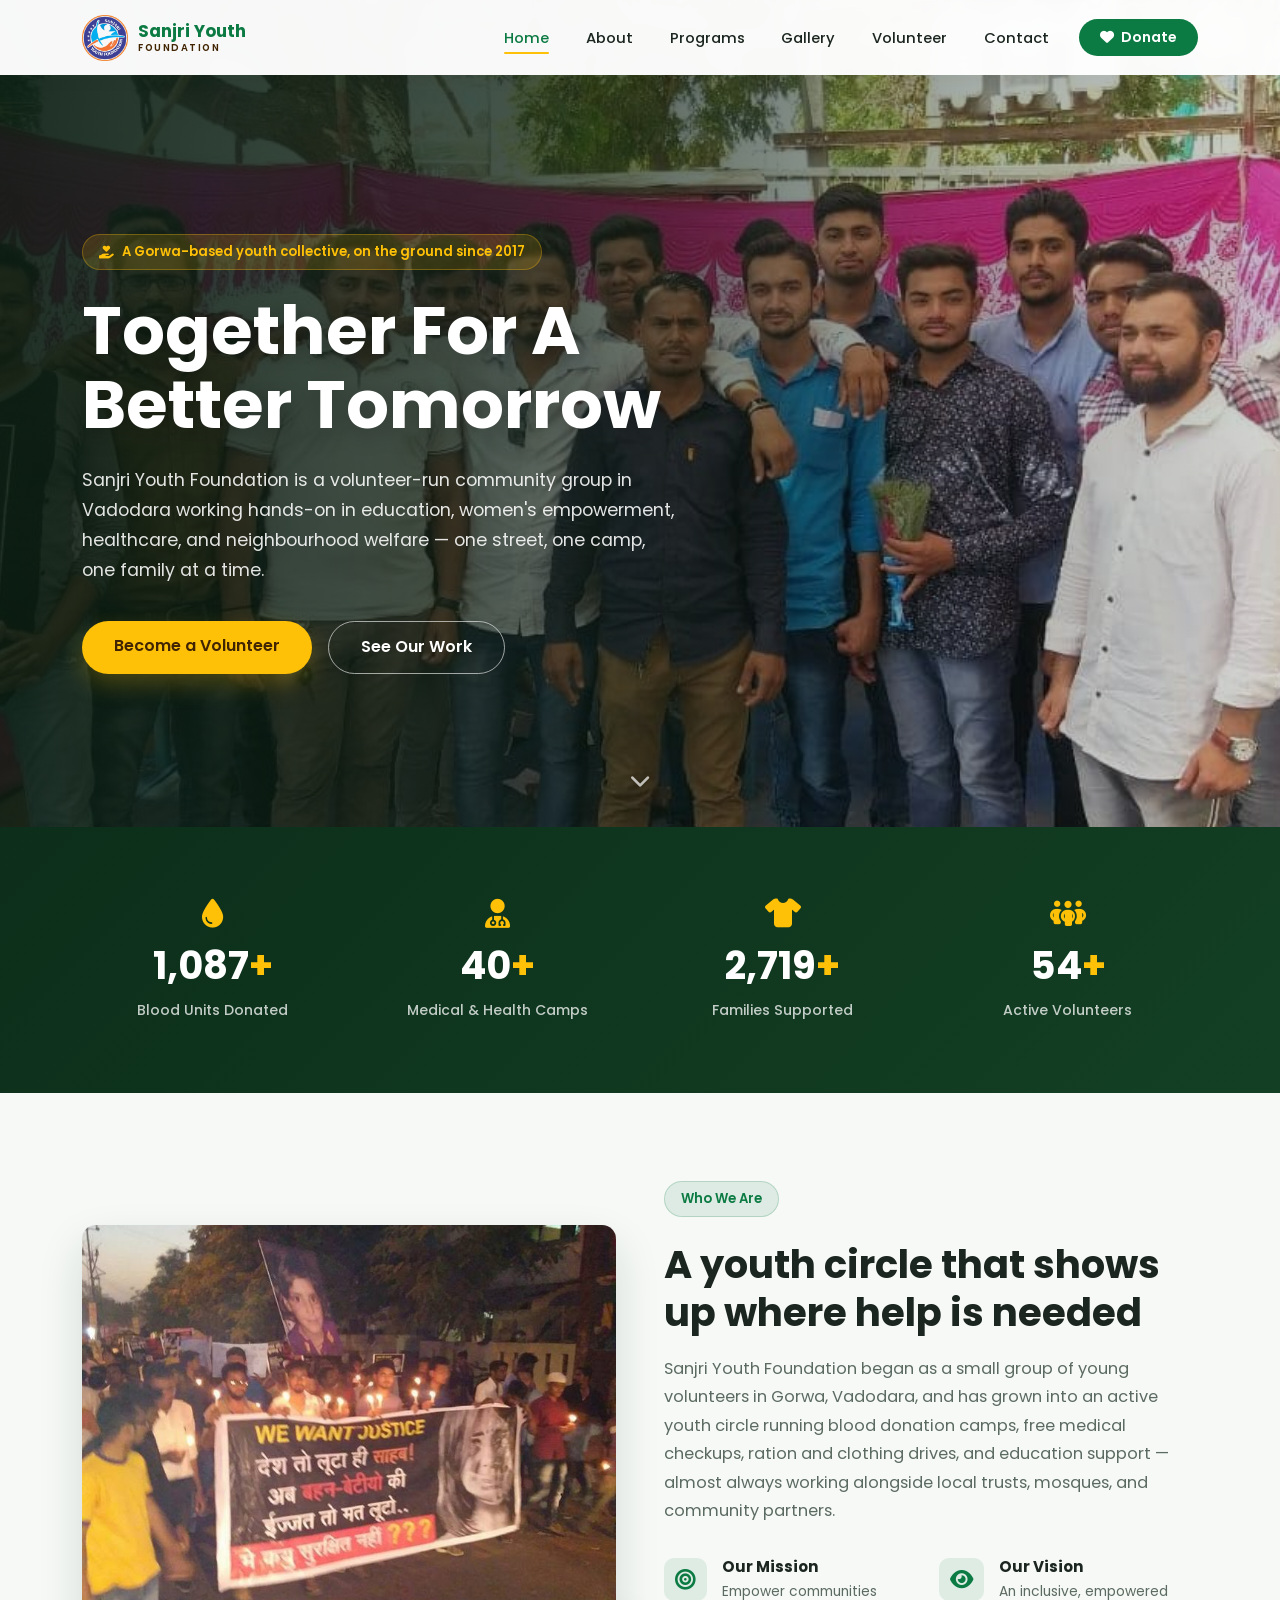
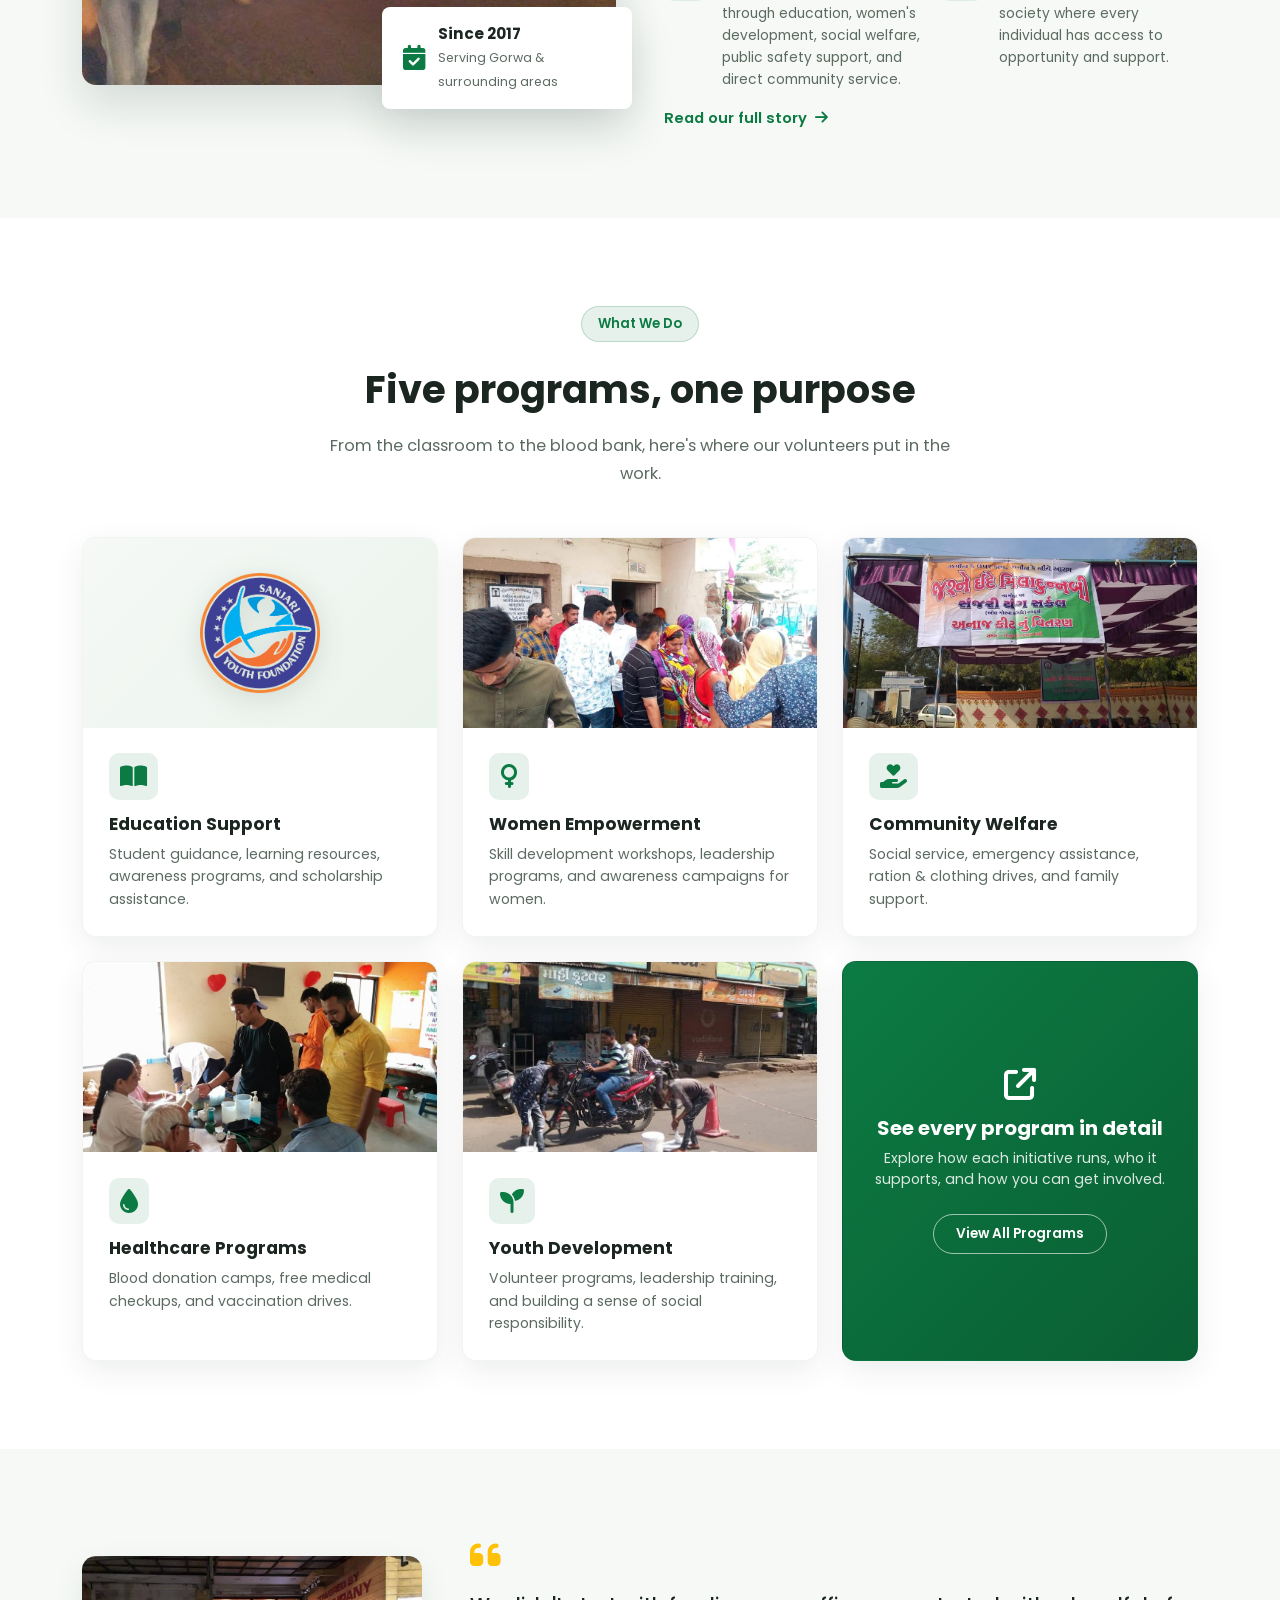
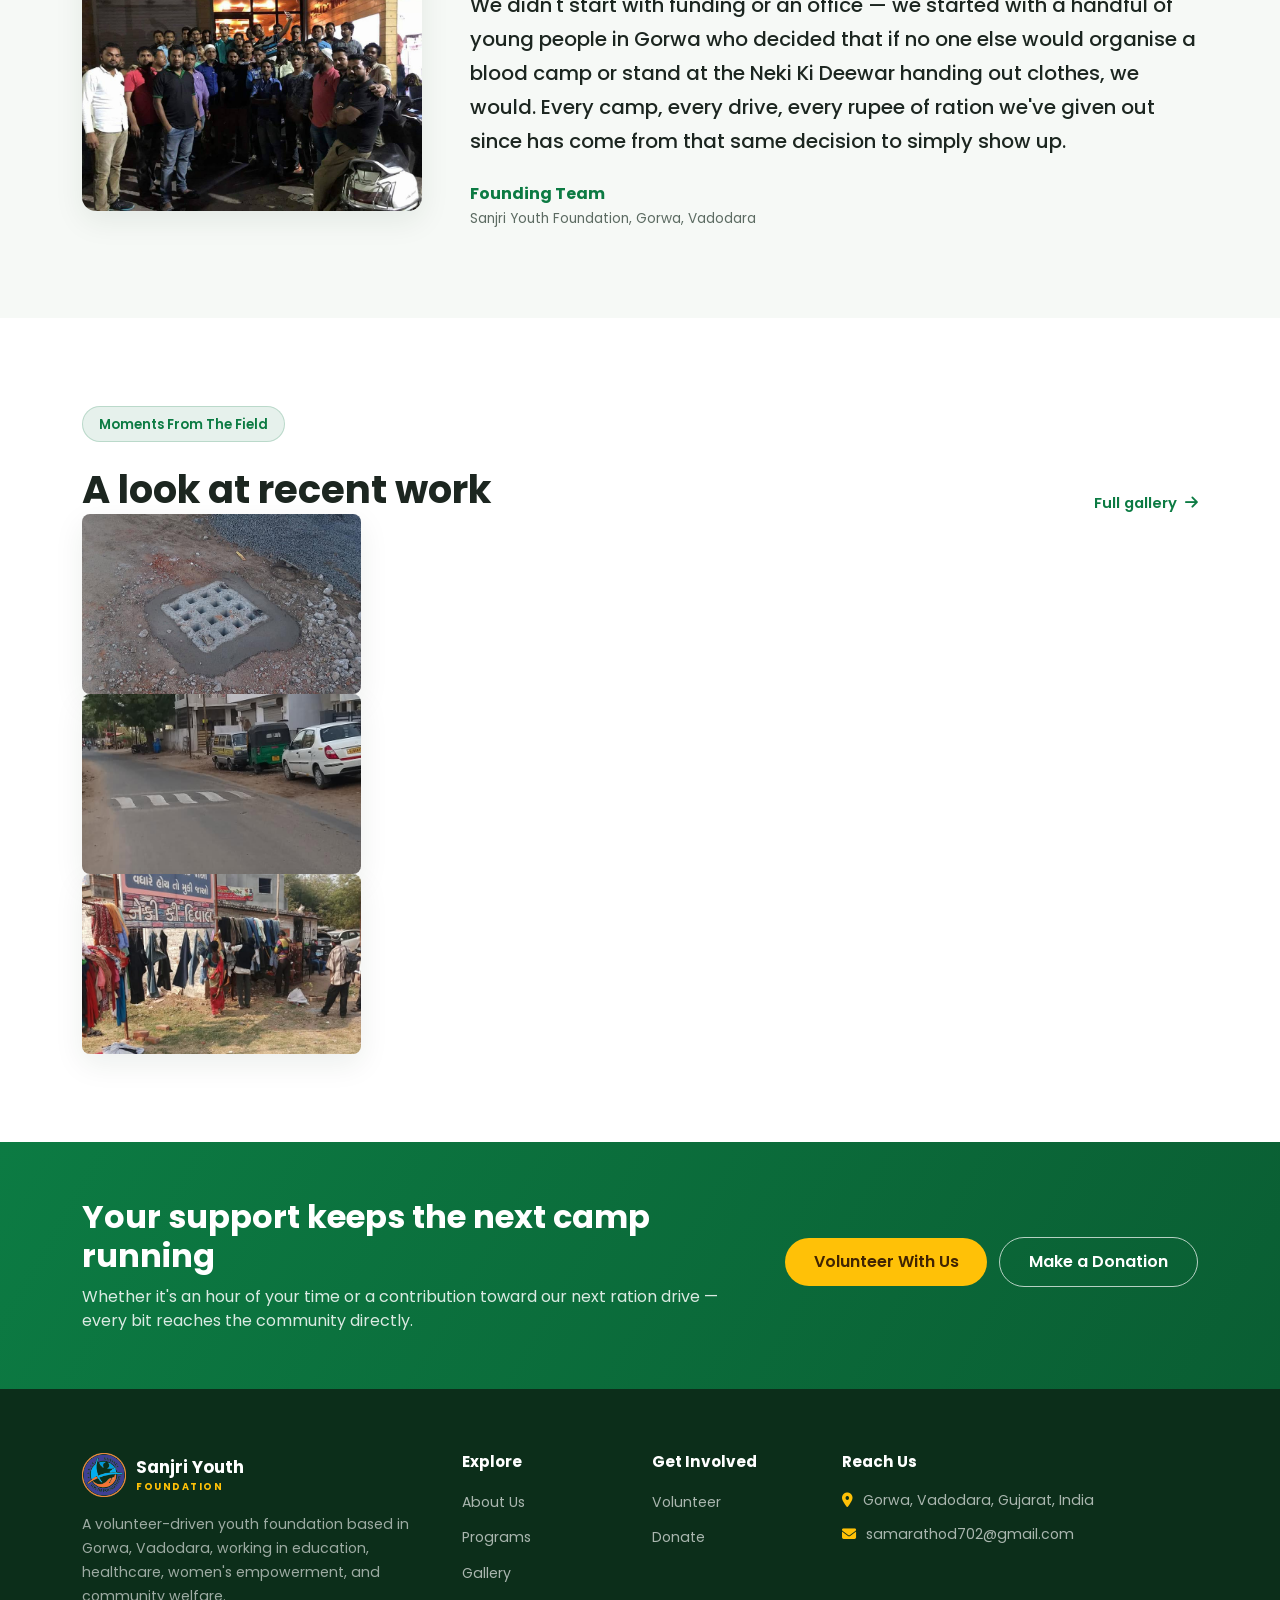
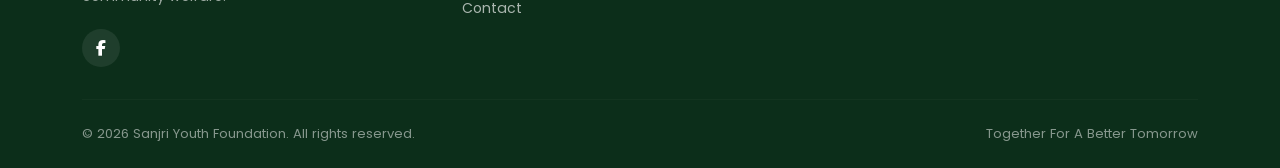
==== commit 5eeebd69: "Remove image row from gallery section Removed a div containing a row of images from the gallery sect" ====
--- a/index.html
+++ b/index.html
@@ -258,10 +258,6 @@
         </div>
         <a href="gallery.html" class="syf-link-arrow">Full gallery <i class="fa-solid fa-arrow-right"></i></a>
       </div>
-      <div class="row g-3 mt-4">
-        <div class="col-6 col-md-3 syf-reveal">
-          <a href="gallery.html" class="syf-strip-item"><img src="images/gallery1.jpg" alt="Volunteers at a community service activity"></a>
-        </div>
         <div class="col-6 col-md-3 syf-reveal">
           <a href="gallery.html" class="syf-strip-item"><img src="images/program-medical1.jpg" alt="Free medical checkup camp"></a>
         </div>
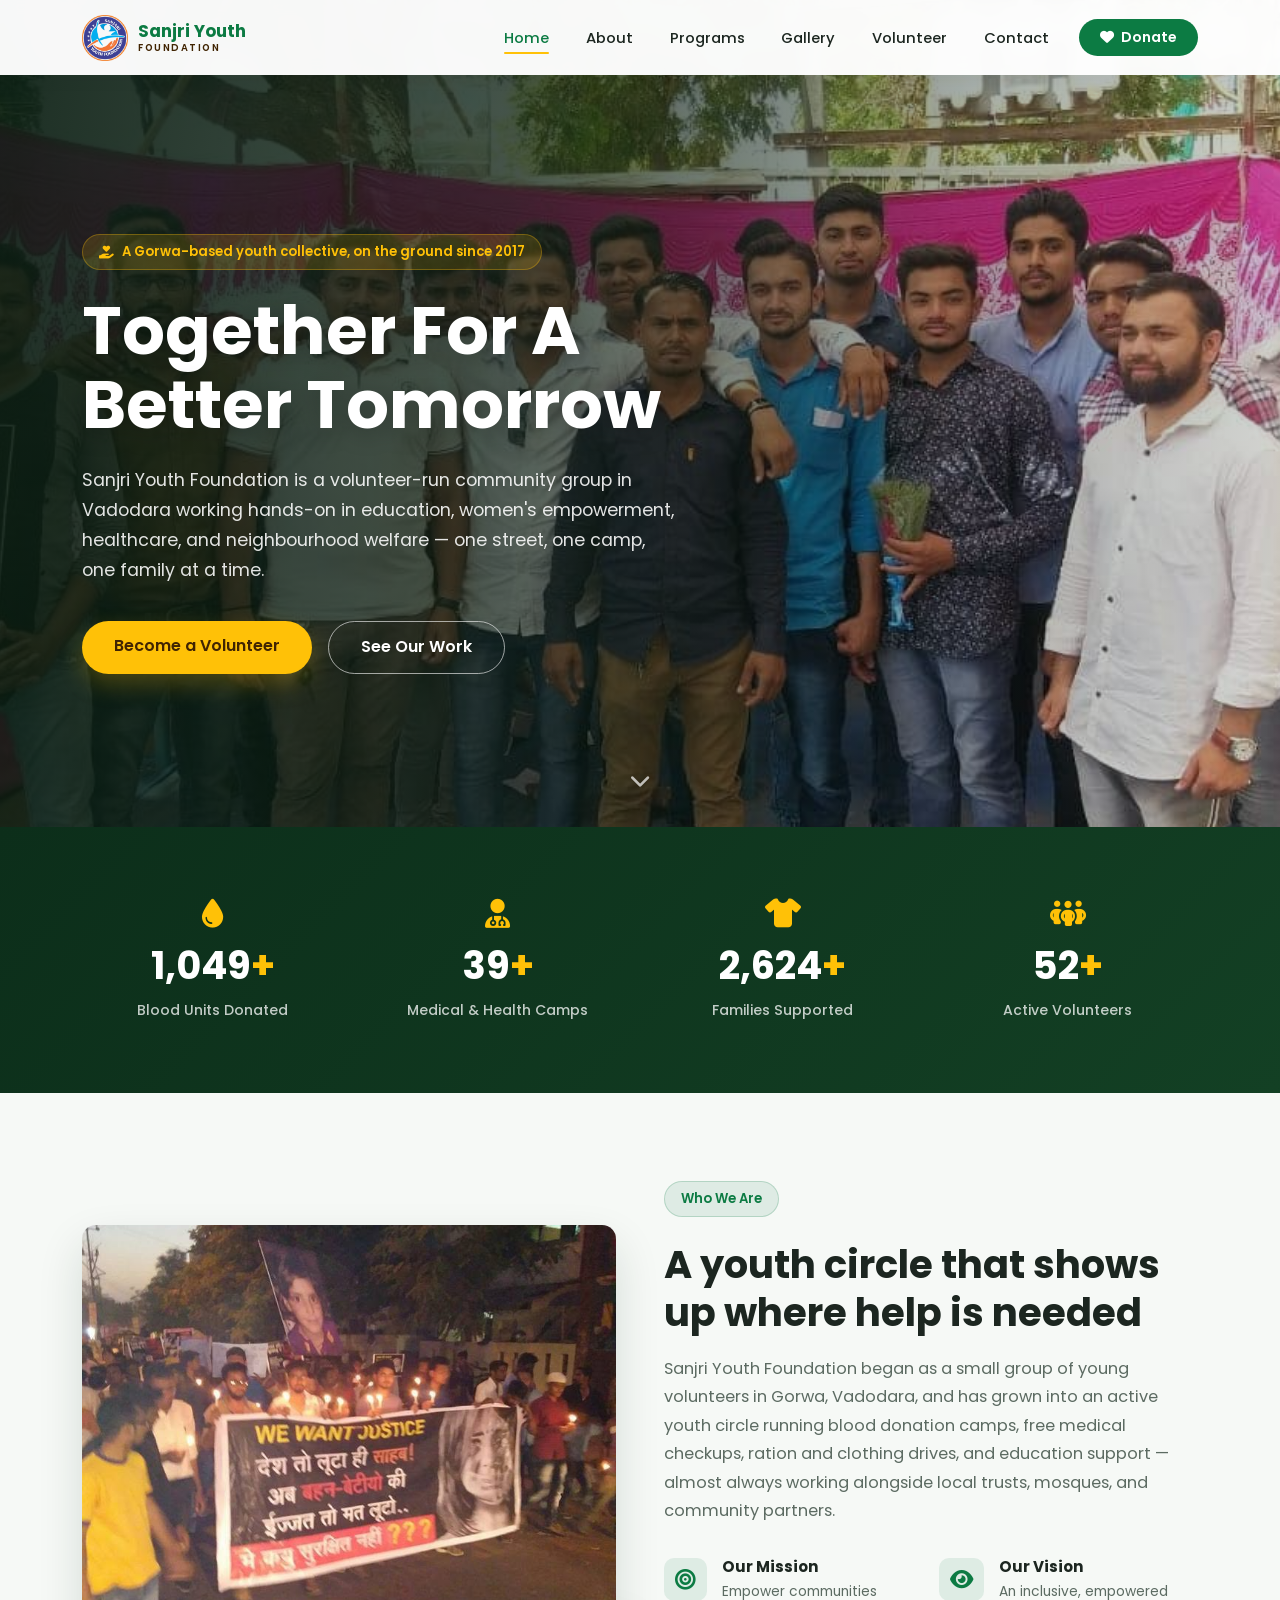
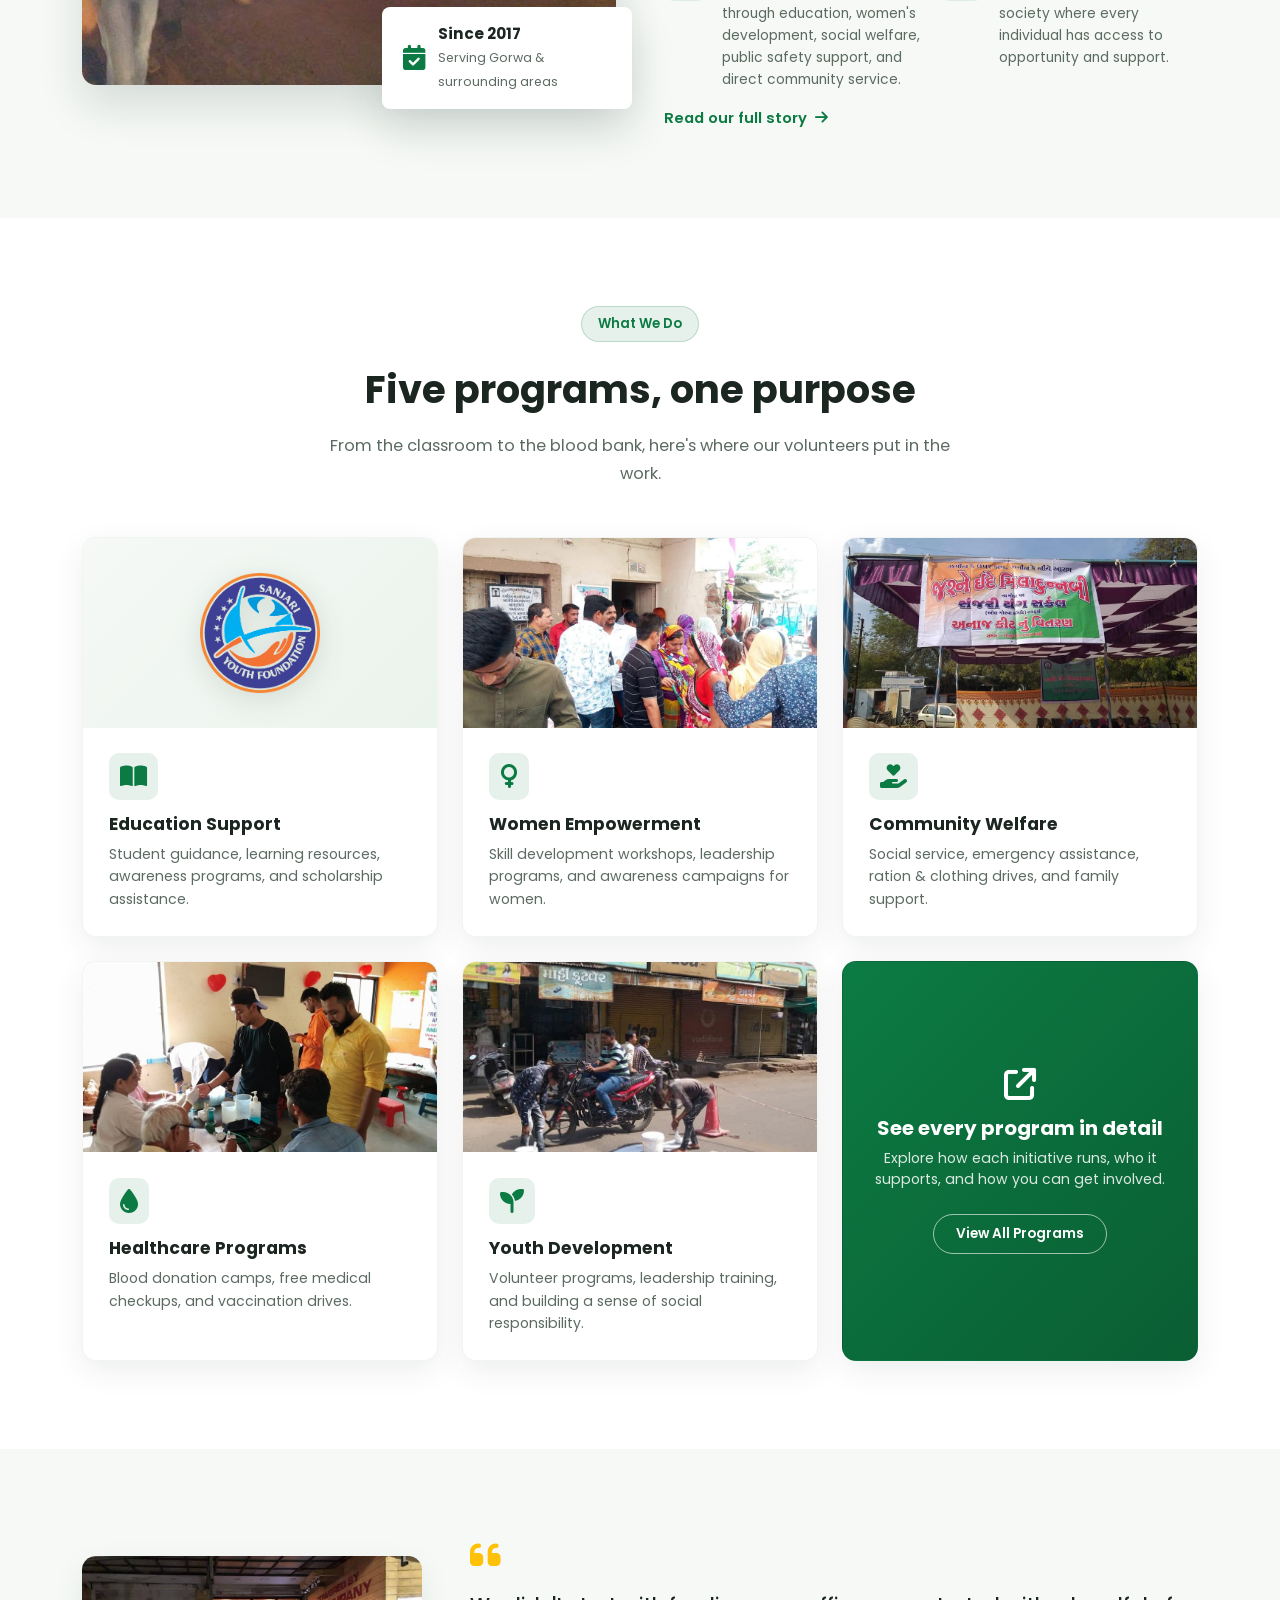
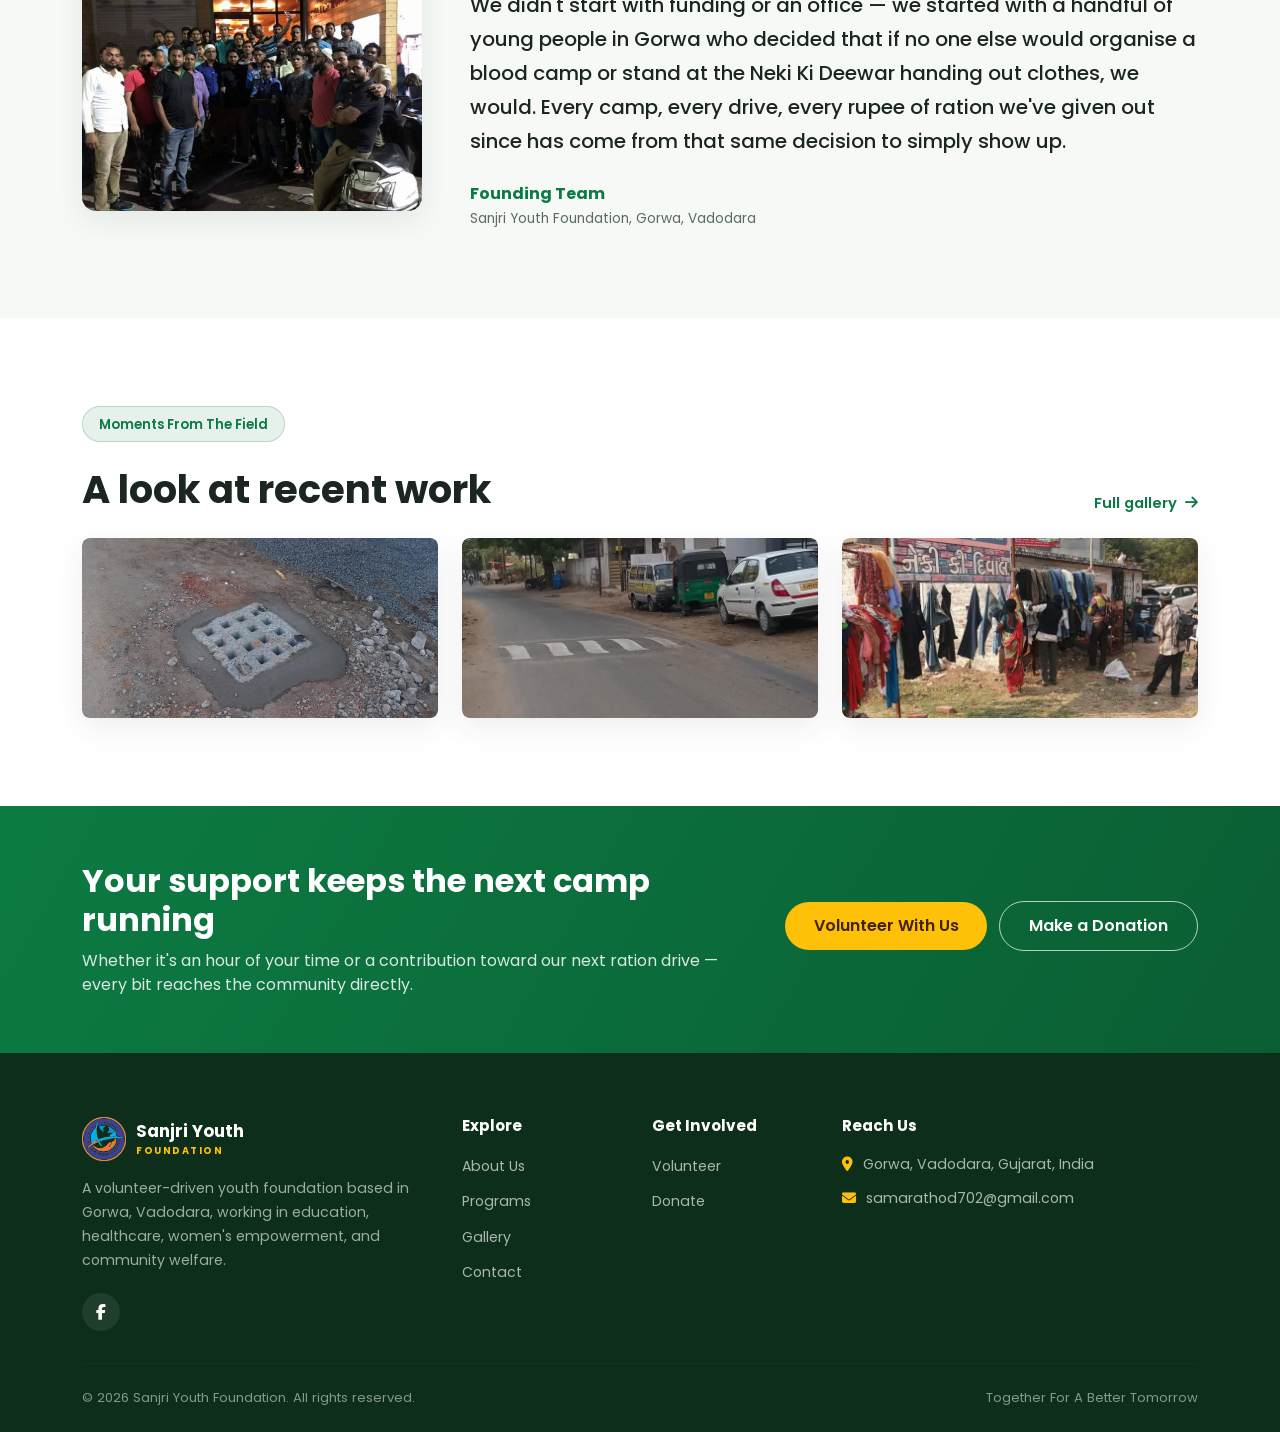
==== commit 76eeac38: "Refactor gallery section with new layout and link Updated the gallery section layout and added a lin" ====
--- a/index.html
+++ b/index.html
@@ -249,27 +249,43 @@
   </section>
 
   <!-- ===== GALLERY STRIP ===== -->
-  <section class="syf-section syf-gallery-strip">
-    <div class="container">
-      <div class="d-flex justify-content-between align-items-end flex-wrap gap-3 syf-reveal">
-        <div>
-          <span class="syf-eyebrow syf-eyebrow-dark">Moments From The Field</span>
-          <h2 class="syf-section-title mb-0">A look at recent work</h2>
-        </div>
-        <a href="gallery.html" class="syf-link-arrow">Full gallery <i class="fa-solid fa-arrow-right"></i></a>
-      </div>
-        <div class="col-6 col-md-3 syf-reveal">
-          <a href="gallery.html" class="syf-strip-item"><img src="images/program-medical1.jpg" alt="Free medical checkup camp"></a>
-        </div>
-        <div class="col-6 col-md-3 syf-reveal">
-          <a href="gallery.html" class="syf-strip-item"><img src="images/gallery5.jpg" alt="Road safety marking initiative by volunteers"></a>
-        </div>
-        <div class="col-6 col-md-3 syf-reveal">
-          <a href="gallery.html" class="syf-strip-item"><img src="images/program-clothing1.jpg" alt="Neki Ki Deewar clothing donation point"></a>
-        </div>
-      </div>
-    </div>
-  </section>
+<section class="syf-section syf-gallery-strip">
+    <div class="container">
+        <!-- Heading -->
+        <div class="d-flex justify-content-between align-items-end flex-wrap gap-3 mb-4 syf-reveal">
+            <div>
+                <span class="syf-eyebrow syf-eyebrow-dark">
+                    Moments From The Field
+                </span>
+                <h2 class="syf-section-title mb-0">
+                    A look at recent work
+                </h2>
+            </div>
+            <a href="gallery.html" class="syf-link-arrow">
+                Full gallery <i class="fa-solid fa-arrow-right"></i>
+            </a>
+        </div>
+        <!-- Images -->
+        <div class="row g-4">
+
+            <div class="col-md-4">
+                <a href="gallery.html" class="syf-strip-item">
+                    <img src="images/program-medical1.jpg" class="img-fluid rounded" alt="">
+                </a>
+            </div>
+            <div class="col-md-4">
+                <a href="gallery.html" class="syf-strip-item">
+                    <img src="images/gallery5.jpg" class="img-fluid rounded" alt="">
+                </a>
+            </div>
+            <div class="col-md-4">
+                <a href="gallery.html" class="syf-strip-item">
+                    <img src="images/program-clothing1.jpg" class="img-fluid rounded" alt="">
+                </a>
+            </div>
+        </div>
+    </div>
+</section>
 
   <!-- ===== CALL TO ACTION ===== -->
   <section class="syf-cta">
